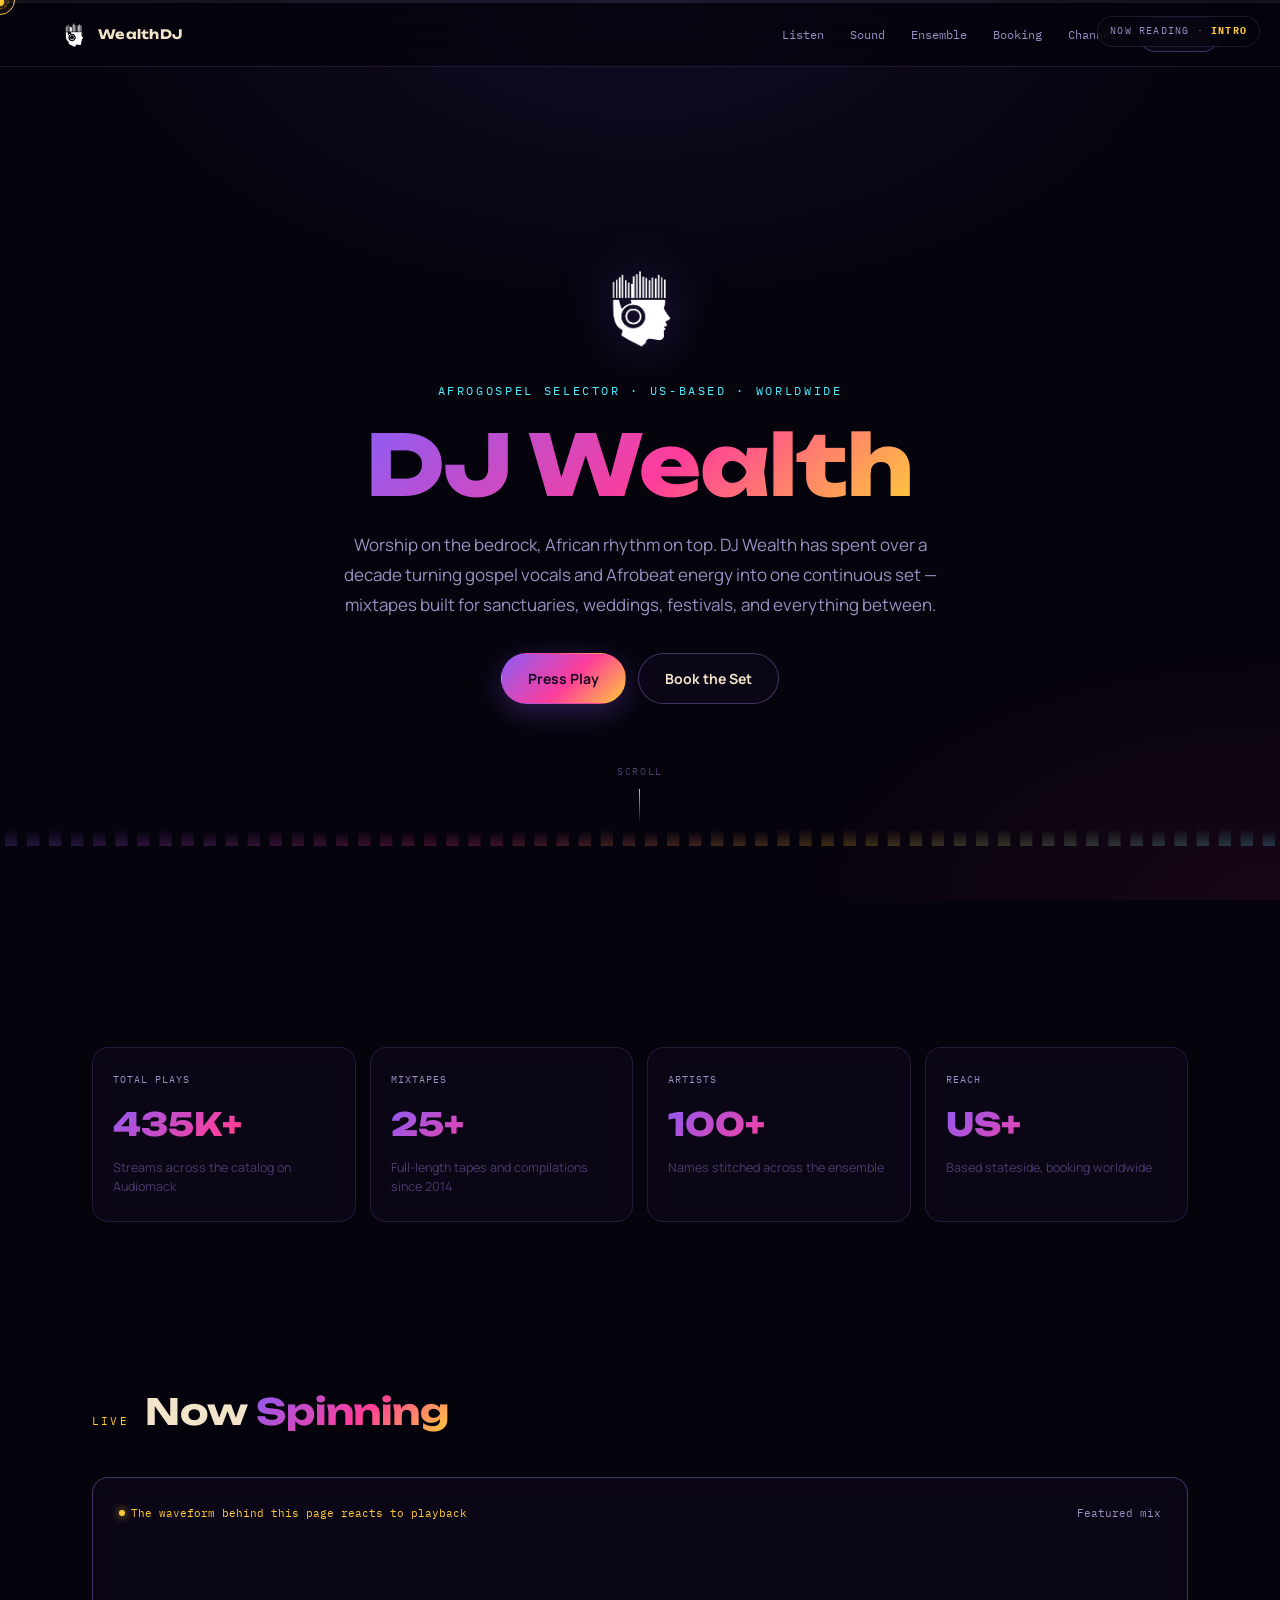
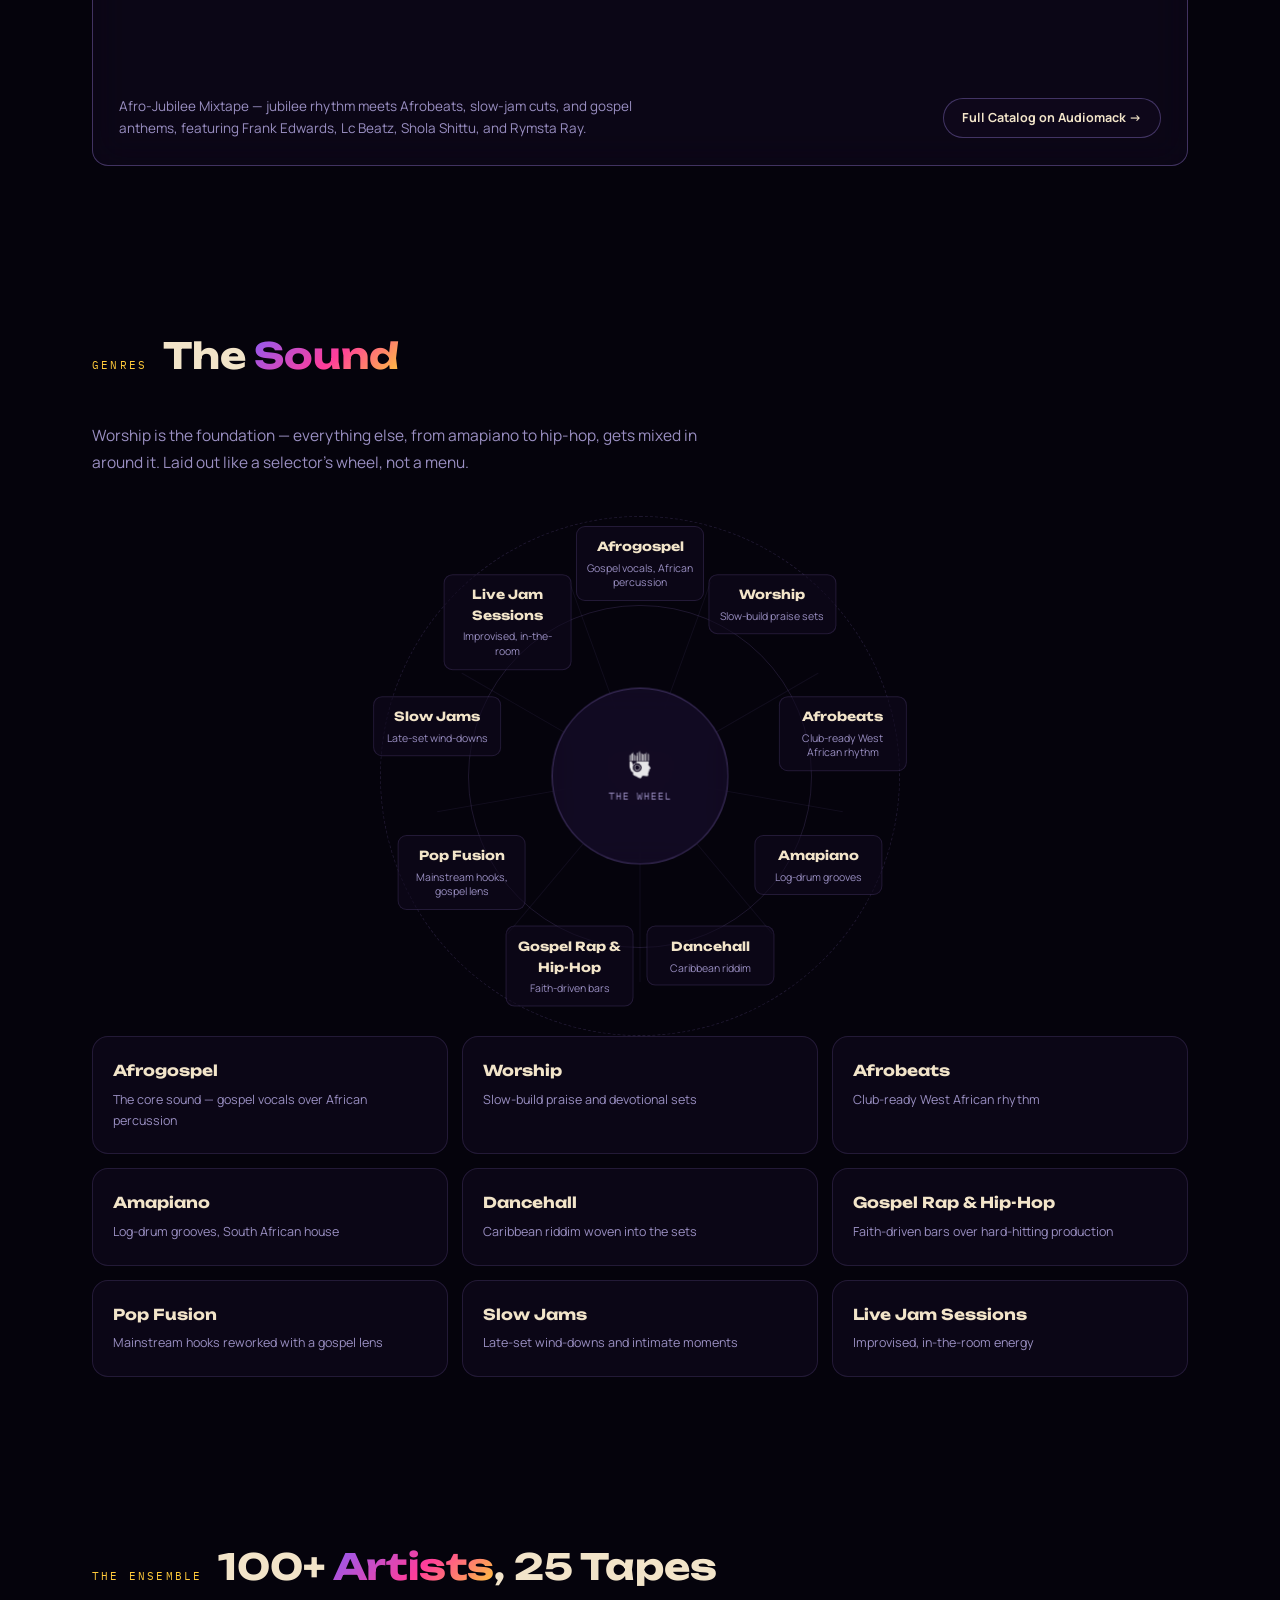
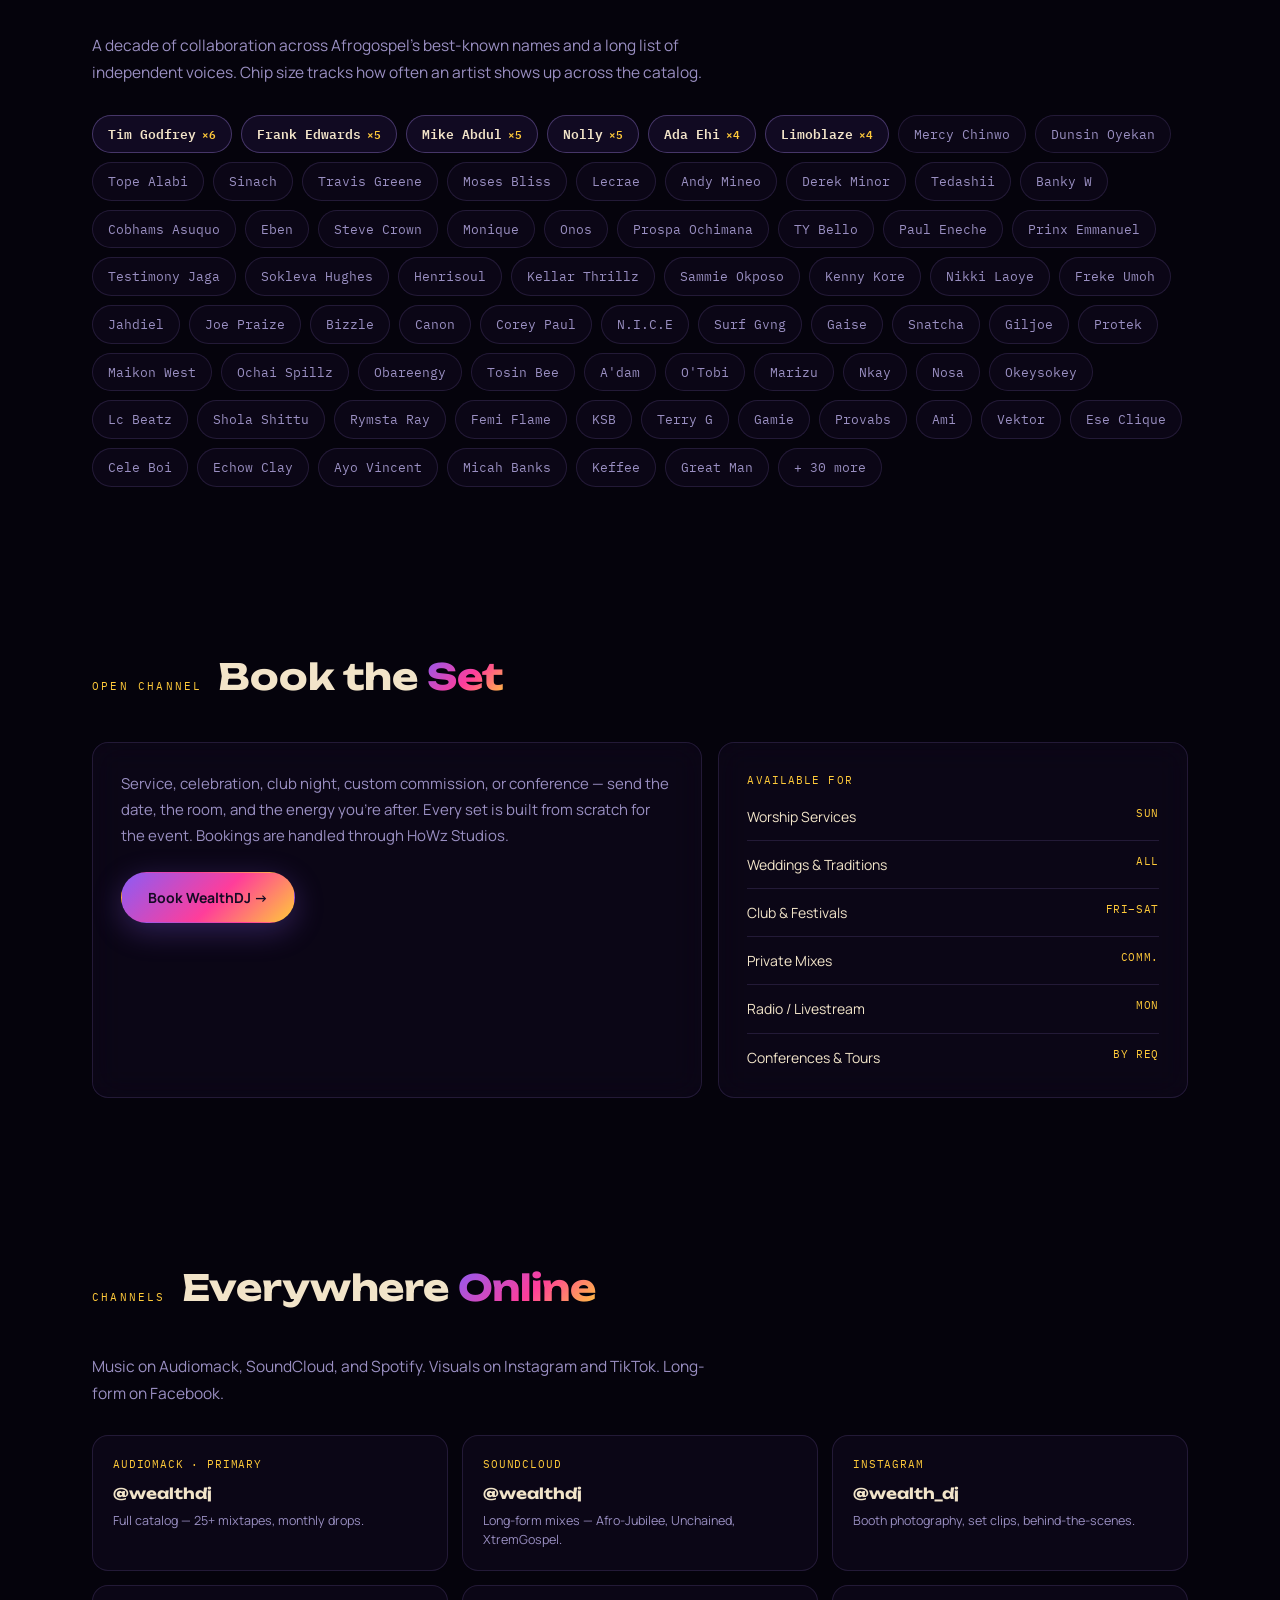
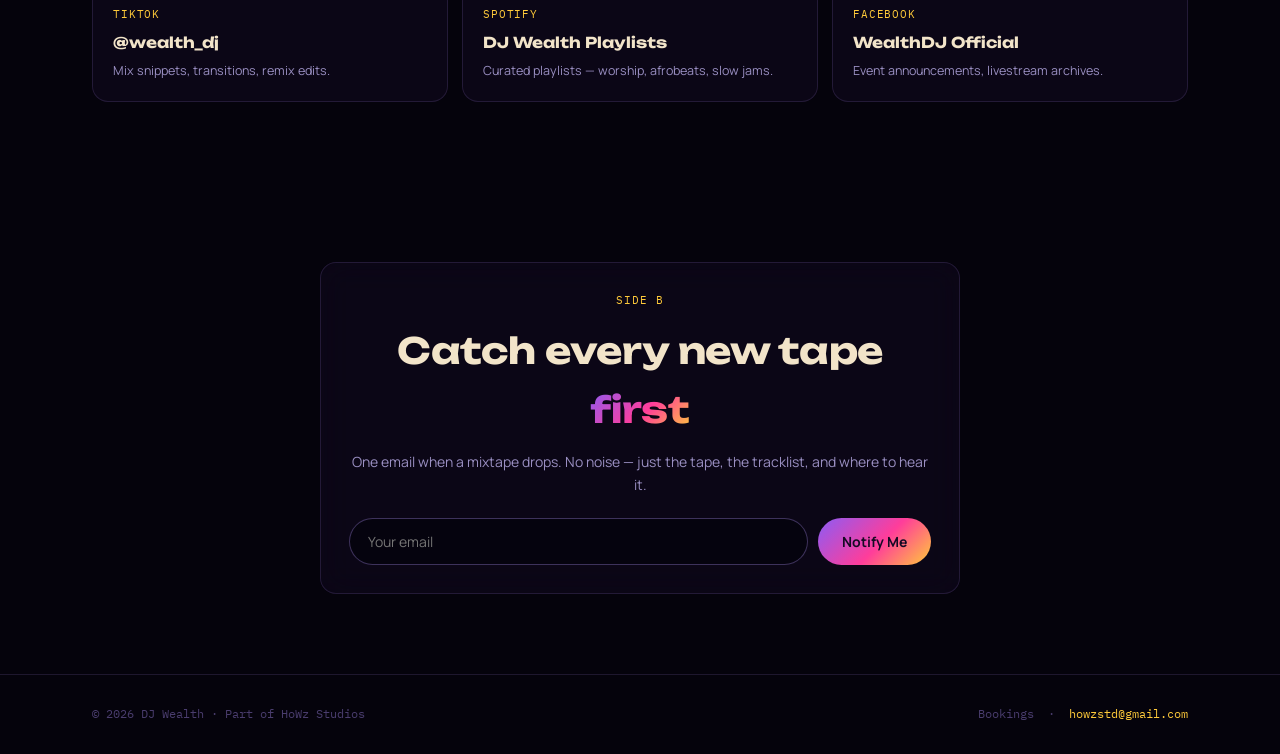
==== index.html @ 220c7cc5 "WealthDJ futuristic redesign: Live Waveform New single-page site built around a "Live Waveform" conc" ====
<!DOCTYPE html>
<html lang="en">
<head>
  <meta charset="UTF-8" />
  <meta name="viewport" content="width=device-width, initial-scale=1.0" />
  <title>WealthDJ — Afrogospel Selector · DJ Wealth</title>
  <meta name="description" content="DJ Wealth is an Afrogospel selector blending worship and African rhythm across 25+ mixtapes and 100+ collaborating artists. Based in the US, booking worldwide." />
  <link rel="preconnect" href="https://fonts.googleapis.com">
  <link rel="preconnect" href="https://fonts.gstatic.com" crossorigin>
  <link href="https://fonts.googleapis.com/css2?family=Unbounded:wght@500;600;700;800;900&family=Manrope:wght@400;500;600;700;800&family=IBM+Plex+Mono:wght@400;500;600&display=swap" rel="stylesheet">
  <link rel="stylesheet" href="assets/css/style.css">
  <script src="https://w.soundcloud.com/player/api.js"></script>
</head>
<body>

  <canvas id="wf-canvas" aria-hidden="true"></canvas>
  <div class="wf-veil" aria-hidden="true"></div>
  <div class="wf-cursor" aria-hidden="true"></div>
  <div class="wf-cursor-dot" aria-hidden="true"></div>
  <div class="wf-chapter" aria-hidden="true">Now Reading &middot; <strong>Intro</strong></div>

  <div class="wf-scrubber" aria-hidden="true"><div class="wf-scrubber__fill"><span class="wf-scrubber__head"></span></div></div>

  <nav class="wf-nav" aria-label="Main navigation">
    <div class="container wf-nav__inner">
      <a class="wf-brand" href="#top"><img src="assets/img/djwealth-logo.png" alt="" aria-hidden="true">WealthDJ</a>
      <button class="wf-nav__toggle" aria-expanded="false" aria-controls="wf-nav-links">Menu ▾</button>
      <div class="wf-nav__links" id="wf-nav-links">
        <a href="#spinning">Listen</a>
        <a href="#sound">Sound</a>
        <a href="#ensemble">Ensemble</a>
        <a href="#booking">Booking</a>
        <a href="#channels">Channels</a>
        <a href="mailto:howzstd@gmail.com?subject=WealthDJ%20Booking" class="wf-nav__cta">Book Now</a>
      </div>
    </div>
  </nav>

  <main id="top">

    <!-- HERO -->
    <header class="wf-hero">
      <img class="wf-hero__mark" src="assets/img/djwealth-logo.png" alt="WealthDJ logo — a profile silhouette with a vinyl record and a rising equalizer" />
      <p class="wf-hero__eyebrow">Afrogospel Selector · US-Based · Worldwide</p>
      <h1 class="wf-hero__name">DJ Wealth</h1>
      <p class="wf-hero__bio">
        Worship on the bedrock, African rhythm on top. DJ Wealth has spent over a decade turning gospel vocals and Afrobeat energy into one continuous set — mixtapes built for sanctuaries, weddings, festivals, and everything between.
      </p>
      <div class="wf-hero__cta">
        <a class="wf-btn wf-btn--primary" href="#spinning">Press Play</a>
        <a class="wf-btn" href="mailto:howzstd@gmail.com?subject=WealthDJ%20Booking&body=Event%20type%3A%20%0ADate%3A%20%0AVenue%20%2F%20location%3A%20%0AAudience%20size%3A%20%0AVibe%20%2F%20energy%3A%20%0A%0ANotes%3A%20">Book the Set</a>
      </div>
      <div class="wf-scroll-cue"><span>Scroll</span><span class="wf-scroll-cue__line" aria-hidden="true"></span></div>
    </header>

    <!-- STATS -->
    <section class="wf-section" aria-label="By the numbers">
      <div class="container">
        <div class="wf-stats rv">
          <div class="wf-stat"><div class="wf-stat__label">Total Plays</div><div class="wf-stat__num">435K+</div><div class="wf-stat__foot">Streams across the catalog on Audiomack</div></div>
          <div class="wf-stat"><div class="wf-stat__label">Mixtapes</div><div class="wf-stat__num">25+</div><div class="wf-stat__foot">Full-length tapes and compilations since 2014</div></div>
          <div class="wf-stat"><div class="wf-stat__label">Artists</div><div class="wf-stat__num">100+</div><div class="wf-stat__foot">Names stitched across the ensemble</div></div>
          <div class="wf-stat"><div class="wf-stat__label">Reach</div><div class="wf-stat__num">US+</div><div class="wf-stat__foot">Based stateside, booking worldwide</div></div>
        </div>
      </div>
    </section>

    <!-- NOW SPINNING -->
    <section class="wf-section" id="spinning">
      <div class="container">
        <div class="wf-section__head rv"><span class="wf-section__label">Live</span><h2 class="wf-section__title">Now <em>Spinning</em></h2></div>
        <div class="wf-player rv">
          <div class="wf-player__tag">
            <span class="wf-live"><span class="wf-live__dot" aria-hidden="true"></span>The waveform behind this page reacts to playback</span>
            <span>Featured mix</span>
          </div>
          <iframe id="scPlayer" allow="autoplay" height="140"
            src="https://w.soundcloud.com/player/?url=https%3A//soundcloud.com/wealthdj/afro-jubilee-mixtape-dj-wealth&color=%23FFCA3A&auto_play=false&hide_related=true&show_comments=false&show_user=true&show_reposts=false&show_teaser=false&visual=false"
            title="WealthDJ — Afro-Jubilee Mixtape on SoundCloud">
          </iframe>
          <div class="wf-player__foot">
            <p class="wf-player__desc">Afro-Jubilee Mixtape — jubilee rhythm meets Afrobeats, slow-jam cuts, and gospel anthems, featuring Frank Edwards, Lc Beatz, Shola Shittu, and Rymsta Ray.</p>
            <a class="wf-btn wf-btn--sm" href="https://audiomack.com/wealthdj" target="_blank" rel="noopener noreferrer">Full Catalog on Audiomack →</a>
          </div>
        </div>
      </div>
    </section>

    <!-- SOUND -->
    <section class="wf-section" id="sound">
      <div class="container">
        <div class="wf-section__head rv"><span class="wf-section__label">Genres</span><h2 class="wf-section__title">The <em>Sound</em></h2></div>
        <p class="wf-section__lede rv" style="margin-bottom:8px">Worship is the foundation — everything else, from amapiano to hip-hop, gets mixed in around it. Laid out like a selector's wheel, not a menu.</p>

        <div class="wf-wheel rv" aria-hidden="true">
          <span class="wf-wheel__ring"></span>
          <span class="wf-wheel__ring wf-wheel__ring--in"></span>
          <span class="wf-wheel__spoke" style="--a:0deg"></span>
          <span class="wf-wheel__spoke" style="--a:40deg"></span>
          <span class="wf-wheel__spoke" style="--a:80deg"></span>
          <span class="wf-wheel__spoke" style="--a:120deg"></span>
          <span class="wf-wheel__spoke" style="--a:160deg"></span>
          <span class="wf-wheel__spoke" style="--a:200deg"></span>
          <span class="wf-wheel__spoke" style="--a:240deg"></span>
          <span class="wf-wheel__spoke" style="--a:280deg"></span>
          <span class="wf-wheel__spoke" style="--a:320deg"></span>
          <div class="wf-wheel__center"><img src="assets/img/djwealth-logo.png" alt="" /><span>The Wheel</span></div>
          <div class="wf-wheel__item" style="--a:0deg"><div class="wf-genre__name">Afrogospel</div><div class="wf-genre__note">Gospel vocals, African percussion</div></div>
          <div class="wf-wheel__item" style="--a:40deg"><div class="wf-genre__name">Worship</div><div class="wf-genre__note">Slow-build praise sets</div></div>
          <div class="wf-wheel__item" style="--a:80deg"><div class="wf-genre__name">Afrobeats</div><div class="wf-genre__note">Club-ready West African rhythm</div></div>
          <div class="wf-wheel__item" style="--a:120deg"><div class="wf-genre__name">Amapiano</div><div class="wf-genre__note">Log-drum grooves</div></div>
          <div class="wf-wheel__item" style="--a:160deg"><div class="wf-genre__name">Dancehall</div><div class="wf-genre__note">Caribbean riddim</div></div>
          <div class="wf-wheel__item" style="--a:200deg"><div class="wf-genre__name">Gospel Rap &amp; Hip-Hop</div><div class="wf-genre__note">Faith-driven bars</div></div>
          <div class="wf-wheel__item" style="--a:240deg"><div class="wf-genre__name">Pop Fusion</div><div class="wf-genre__note">Mainstream hooks, gospel lens</div></div>
          <div class="wf-wheel__item" style="--a:280deg"><div class="wf-genre__name">Slow Jams</div><div class="wf-genre__note">Late-set wind-downs</div></div>
          <div class="wf-wheel__item" style="--a:320deg"><div class="wf-genre__name">Live Jam Sessions</div><div class="wf-genre__note">Improvised, in-the-room</div></div>
        </div>

        <div class="wf-grid wf-grid--3 wf-wheel-fallback rv">
          <div class="wf-genre"><div class="wf-genre__name">Afrogospel</div><div class="wf-genre__note">The core sound — gospel vocals over African percussion</div></div>
          <div class="wf-genre"><div class="wf-genre__name">Worship</div><div class="wf-genre__note">Slow-build praise and devotional sets</div></div>
          <div class="wf-genre"><div class="wf-genre__name">Afrobeats</div><div class="wf-genre__note">Club-ready West African rhythm</div></div>
          <div class="wf-genre"><div class="wf-genre__name">Amapiano</div><div class="wf-genre__note">Log-drum grooves, South African house</div></div>
          <div class="wf-genre"><div class="wf-genre__name">Dancehall</div><div class="wf-genre__note">Caribbean riddim woven into the sets</div></div>
          <div class="wf-genre"><div class="wf-genre__name">Gospel Rap &amp; Hip-Hop</div><div class="wf-genre__note">Faith-driven bars over hard-hitting production</div></div>
          <div class="wf-genre"><div class="wf-genre__name">Pop Fusion</div><div class="wf-genre__note">Mainstream hooks reworked with a gospel lens</div></div>
          <div class="wf-genre"><div class="wf-genre__name">Slow Jams</div><div class="wf-genre__note">Late-set wind-downs and intimate moments</div></div>
          <div class="wf-genre"><div class="wf-genre__name">Live Jam Sessions</div><div class="wf-genre__note">Improvised, in-the-room energy</div></div>
        </div>
      </div>
    </section>

    <!-- ENSEMBLE -->
    <section class="wf-section" id="ensemble">
      <div class="container">
        <div class="wf-section__head rv"><span class="wf-section__label">The Ensemble</span><h2 class="wf-section__title">100+ <em>Artists</em>, 25 Tapes</h2></div>
        <p class="wf-section__lede rv" style="margin-bottom:28px">A decade of collaboration across Afrogospel's best-known names and a long list of independent voices. Chip size tracks how often an artist shows up across the catalog.</p>
        <div class="wf-cloud rv">
          <span class="wf-chip wf-chip--major">Tim Godfrey<span class="wf-chip__count">×6</span></span>
          <span class="wf-chip wf-chip--major">Frank Edwards<span class="wf-chip__count">×5</span></span>
          <span class="wf-chip wf-chip--major">Mike Abdul<span class="wf-chip__count">×5</span></span>
          <span class="wf-chip wf-chip--major">Nolly<span class="wf-chip__count">×5</span></span>
          <span class="wf-chip wf-chip--major">Ada Ehi<span class="wf-chip__count">×4</span></span>
          <span class="wf-chip wf-chip--major">Limoblaze<span class="wf-chip__count">×4</span></span>
          <span class="wf-chip">Mercy Chinwo</span>
          <span class="wf-chip">Dunsin Oyekan</span>
          <span class="wf-chip">Tope Alabi</span>
          <span class="wf-chip">Sinach</span>
          <span class="wf-chip">Travis Greene</span>
          <span class="wf-chip">Moses Bliss</span>
          <span class="wf-chip">Lecrae</span>
          <span class="wf-chip">Andy Mineo</span>
          <span class="wf-chip">Derek Minor</span>
          <span class="wf-chip">Tedashii</span>
          <span class="wf-chip">Banky W</span>
          <span class="wf-chip">Cobhams Asuquo</span>
          <span class="wf-chip">Eben</span>
          <span class="wf-chip">Steve Crown</span>
          <span class="wf-chip">Monique</span>
          <span class="wf-chip">Onos</span>
          <span class="wf-chip">Prospa Ochimana</span>
          <span class="wf-chip">TY Bello</span>
          <span class="wf-chip">Paul Eneche</span>
          <span class="wf-chip">Prinx Emmanuel</span>
          <span class="wf-chip">Testimony Jaga</span>
          <span class="wf-chip">Sokleva Hughes</span>
          <span class="wf-chip">Henrisoul</span>
          <span class="wf-chip">Kellar Thrillz</span>
          <span class="wf-chip">Sammie Okposo</span>
          <span class="wf-chip">Kenny Kore</span>
          <span class="wf-chip">Nikki Laoye</span>
          <span class="wf-chip">Freke Umoh</span>
          <span class="wf-chip">Jahdiel</span>
          <span class="wf-chip">Joe Praize</span>
          <span class="wf-chip">Bizzle</span>
          <span class="wf-chip">Canon</span>
          <span class="wf-chip">Corey Paul</span>
          <span class="wf-chip">N.I.C.E</span>
          <span class="wf-chip">Surf Gvng</span>
          <span class="wf-chip">Gaise</span>
          <span class="wf-chip">Snatcha</span>
          <span class="wf-chip">Giljoe</span>
          <span class="wf-chip">Protek</span>
          <span class="wf-chip">Maikon West</span>
          <span class="wf-chip">Ochai Spillz</span>
          <span class="wf-chip">Obareengy</span>
          <span class="wf-chip">Tosin Bee</span>
          <span class="wf-chip">A'dam</span>
          <span class="wf-chip">O'Tobi</span>
          <span class="wf-chip">Marizu</span>
          <span class="wf-chip">Nkay</span>
          <span class="wf-chip">Nosa</span>
          <span class="wf-chip">Okeysokey</span>
          <span class="wf-chip">Lc Beatz</span>
          <span class="wf-chip">Shola Shittu</span>
          <span class="wf-chip">Rymsta Ray</span>
          <span class="wf-chip">Femi Flame</span>
          <span class="wf-chip">KSB</span>
          <span class="wf-chip">Terry G</span>
          <span class="wf-chip">Gamie</span>
          <span class="wf-chip">Provabs</span>
          <span class="wf-chip">Ami</span>
          <span class="wf-chip">Vektor</span>
          <span class="wf-chip">Ese Clique</span>
          <span class="wf-chip">Cele Boi</span>
          <span class="wf-chip">Echow Clay</span>
          <span class="wf-chip">Ayo Vincent</span>
          <span class="wf-chip">Micah Banks</span>
          <span class="wf-chip">Keffee</span>
          <span class="wf-chip">Great Man</span>
          <span class="wf-chip">+ 30 more</span>
        </div>
      </div>
    </section>

    <!-- BOOKING -->
    <section class="wf-section" id="booking">
      <div class="container">
        <div class="wf-section__head rv"><span class="wf-section__label">Open Channel</span><h2 class="wf-section__title">Book the <em>Set</em></h2></div>
        <div class="wf-booking">
          <div class="wf-panel rv">
            <p style="color:var(--muted);font-size:15px;line-height:1.75;margin-bottom:22px">Service, celebration, club night, custom commission, or conference — send the date, the room, and the energy you're after. Every set is built from scratch for the event. Bookings are handled through HoWz Studios.</p>
            <a class="wf-btn wf-btn--primary" href="mailto:howzstd@gmail.com?subject=WealthDJ%20Booking&body=Event%20type%3A%20%0ADate%3A%20%0AVenue%20%2F%20location%3A%20%0AAudience%20size%3A%20%0AVibe%20%2F%20energy%3A%20%0A%0ANotes%3A%20">Book WealthDJ →</a>
          </div>
          <div class="wf-panel rv" style="transition-delay:.05s">
            <div style="font-family:var(--mono);font-size:11px;letter-spacing:.1em;text-transform:uppercase;color:var(--gold);margin-bottom:16px">Available For</div>
            <ul class="wf-avail">
              <li>Worship Services <span>SUN</span></li>
              <li>Weddings &amp; Traditions <span>ALL</span></li>
              <li>Club &amp; Festivals <span>FRI–SAT</span></li>
              <li>Private Mixes <span>COMM.</span></li>
              <li>Radio / Livestream <span>MON</span></li>
              <li>Conferences &amp; Tours <span>BY REQ</span></li>
            </ul>
          </div>
        </div>
      </div>
    </section>

    <!-- CHANNELS -->
    <section class="wf-section" id="channels">
      <div class="container">
        <div class="wf-section__head rv"><span class="wf-section__label">Channels</span><h2 class="wf-section__title">Everywhere <em>Online</em></h2></div>
        <p class="wf-section__lede rv" style="margin-bottom:28px">Music on Audiomack, SoundCloud, and Spotify. Visuals on Instagram and TikTok. Long-form on Facebook.</p>
        <div class="wf-grid wf-grid--3 rv">
          <a class="wf-social" href="https://audiomack.com/wealthdj" target="_blank" rel="noopener noreferrer">
            <div class="wf-social__platform">Audiomack · Primary</div>
            <div class="wf-social__handle">@wealthdj</div>
            <div class="wf-social__desc">Full catalog — 25+ mixtapes, monthly drops.</div>
          </a>
          <a class="wf-social" href="https://soundcloud.com/wealthdj" target="_blank" rel="noopener noreferrer">
            <div class="wf-social__platform">SoundCloud</div>
            <div class="wf-social__handle">@wealthdj</div>
            <div class="wf-social__desc">Long-form mixes — Afro-Jubilee, Unchained, XtremGospel.</div>
          </a>
          <a class="wf-social" href="https://www.instagram.com/wealth_dj/" target="_blank" rel="noopener noreferrer">
            <div class="wf-social__platform">Instagram</div>
            <div class="wf-social__handle">@wealth_dj</div>
            <div class="wf-social__desc">Booth photography, set clips, behind-the-scenes.</div>
          </a>
          <a class="wf-social" href="https://www.tiktok.com/@wealth_dj" target="_blank" rel="noopener noreferrer">
            <div class="wf-social__platform">TikTok</div>
            <div class="wf-social__handle">@wealth_dj</div>
            <div class="wf-social__desc">Mix snippets, transitions, remix edits.</div>
          </a>
          <a class="wf-social" href="https://open.spotify.com/user/31smclcocxsf2qlnfvrewr66thhm" target="_blank" rel="noopener noreferrer">
            <div class="wf-social__platform">Spotify</div>
            <div class="wf-social__handle">DJ Wealth Playlists</div>
            <div class="wf-social__desc">Curated playlists — worship, afrobeats, slow jams.</div>
          </a>
          <a class="wf-social" href="https://www.facebook.com/wealthdj/" target="_blank" rel="noopener noreferrer">
            <div class="wf-social__platform">Facebook</div>
            <div class="wf-social__handle">WealthDJ Official</div>
            <div class="wf-social__desc">Event announcements, livestream archives.</div>
          </a>
        </div>
      </div>
    </section>

    <!-- NEWSLETTER -->
    <section class="wf-section" aria-label="Newsletter">
      <div class="container">
        <div class="wf-panel rv" style="text-align:center;max-width:640px;margin:0 auto">
          <div style="font-family:var(--mono);font-size:11px;letter-spacing:.1em;text-transform:uppercase;color:var(--gold);margin-bottom:12px">Side B</div>
          <h2 class="wf-section__title" style="margin-bottom:10px">Catch every new tape <em>first</em></h2>
          <p style="color:var(--muted);font-size:14px;margin-bottom:4px">One email when a mixtape drops. No noise — just the tape, the tracklist, and where to hear it.</p>
          <form class="wf-nl" id="nlForm" aria-label="Newsletter signup">
            <input type="email" id="nlEmail" placeholder="Your email" required />
            <button type="submit">Notify Me</button>
          </form>
        </div>
      </div>
    </section>

  </main>

  <footer class="wf-footer">
    <div class="container">
      <span>© <span id="year"></span> DJ Wealth · Part of HoWz Studios</span>
      <span>Bookings &nbsp;·&nbsp; <a href="mailto:howzstd@gmail.com">howzstd@gmail.com</a></span>
    </div>
  </footer>

  <script src="assets/js/waveform.js"></script>
  <script src="assets/js/site.js"></script>
</body>
</html>
---- assets/css/style.css ----
/* ============================================================
   WealthDJ — "Live Waveform" design system
   Electric, near-black backdrop. A real-time frequency-bar canvas
   (driven by actual SoundCloud playback state) sits behind everything.
   Display: Unbounded. Body: Manrope. Data/labels: IBM Plex Mono.
   ============================================================ */

:root {
  --void:    #05030c;
  --void-2:  #0a0616;
  --panel:   rgba(18,10,32,0.55);
  --panel-2: rgba(26,15,46,0.65);
  --solid:   #110a1f;
  --edge:    rgba(180,150,255,0.14);
  --edge-2:  rgba(180,150,255,0.32);

  --gold:    #FFCA3A;
  --violet:  #8B5CF6;
  --magenta: #FF3D9A;
  --cyan:    #4DEEFF;

  --bone:    #F2E4C9;
  --muted:   #9A8FC2;
  --faint:   #4A3D6E;

  --gradient: linear-gradient(135deg, var(--violet), var(--magenta) 55%, var(--gold));

  --display: 'Unbounded', ui-sans-serif, sans-serif;
  --sans:    'Manrope', ui-sans-serif, sans-serif;
  --mono:    'IBM Plex Mono', ui-monospace, monospace;

  --radius: 16px;
  --radius-sm: 9px;
}

*, *::before, *::after { box-sizing: border-box; margin: 0; padding: 0; }
html { scroll-behavior: smooth; font-size: 16px; }
@media (prefers-reduced-motion: reduce) {
  html { scroll-behavior: auto; }
  *, *::before, *::after { animation-duration: 0.001ms !important; animation-iteration-count: 1 !important; transition-duration: 0.001ms !important; scroll-behavior: auto !important; }
}

body {
  font-family: var(--sans);
  background: var(--void);
  color: var(--bone);
  line-height: 1.65;
  overflow-x: hidden;
  position: relative;
}

a { color: inherit; text-decoration: none; }
a:focus-visible, button:focus-visible, input:focus-visible { outline: 2px solid var(--cyan); outline-offset: 3px; border-radius: 2px; }
::selection { background: var(--magenta); color: #fff; }
img { max-width: 100%; display: block; }

/* ---------------- Custom cursor ---------------- */
@media (hover: hover) and (pointer: fine) {
  body { cursor: none; }
  a, button, input { cursor: none; }
}
.wf-cursor, .wf-cursor-dot { position: fixed; top: 0; left: 0; z-index: 9997; pointer-events: none; will-change: transform; }
.wf-cursor {
  width: 30px; height: 30px; margin: -15px 0 0 -15px; border-radius: 50%;
  border: 1px solid var(--gold); transition: width .25s, height .25s, margin .25s, border-color .25s, background .25s;
}
.wf-cursor::before {
  content: ''; position: absolute; inset: 5px; border-radius: 50%; border: 1px dashed rgba(255,202,58,0.5);
  animation: wf-spin 4s linear infinite;
}
.wf-cursor-dot { width: 4px; height: 4px; margin: -2px 0 0 -2px; border-radius: 50%; background: var(--gold); }
body.wf-cursor-hover .wf-cursor { width: 52px; height: 52px; margin: -26px 0 0 -26px; border-color: var(--magenta); background: rgba(255,61,154,0.08); }
@keyframes wf-spin { to { transform: rotate(360deg); } }
@media (hover: none) { .wf-cursor, .wf-cursor-dot { display: none; } body { cursor: auto; } }

/* ---------------- Mix scrubber ---------------- */
.wf-scrubber { position: sticky; top: 0; z-index: 101; height: 3px; background: rgba(255,255,255,0.06); }
.wf-scrubber__fill { height: 100%; width: 0%; background: var(--gradient); position: relative; }
.wf-scrubber__head { position: absolute; right: -4px; top: 50%; width: 8px; height: 8px; border-radius: 50%; background: var(--gold); box-shadow: 0 0 10px var(--gold); transform: translateY(-50%); }
.wf-chapter { position: fixed; top: 16px; right: 20px; z-index: 101; font-family: var(--mono); font-size: 10px; letter-spacing: 0.12em; text-transform: uppercase; color: var(--muted); background: rgba(5,3,12,0.7); border: 1px solid var(--edge); backdrop-filter: blur(10px); padding: 6px 12px; border-radius: 100px; transition: color .2s, border-color .2s; }
.wf-chapter strong { color: var(--gold); }
@media (max-width: 640px) { .wf-chapter { display: none; } }

.container { position: relative; z-index: 2; max-width: 1160px; margin: 0 auto; padding: 0 32px; }
@media (max-width: 640px) { .container { padding: 0 20px; } }

/* ---------------- Waveform canvas backdrop ---------------- */
#wf-canvas { position: fixed; inset: 0; z-index: 0; pointer-events: none; width: 100%; height: 100%; }
.wf-veil {
  position: fixed; inset: 0; z-index: 1; pointer-events: none;
  background:
    radial-gradient(ellipse 70% 55% at 50% 0%, rgba(139,92,246,0.10), transparent 70%),
    radial-gradient(ellipse 60% 45% at 100% 100%, rgba(255,61,154,0.08), transparent 70%);
}

/* ---------------- Nav ---------------- */
.wf-nav {
  position: sticky; top: 0; z-index: 100;
  background: rgba(5,3,12,0.72); backdrop-filter: blur(18px);
  border-bottom: 1px solid var(--edge);
}
.wf-nav__inner { display: flex; align-items: center; justify-content: space-between; padding: 14px 0; gap: 16px; }
.wf-brand { display: flex; align-items: center; gap: 10px; font-family: var(--display); font-size: 13px; font-weight: 700; color: var(--bone); letter-spacing: 0.02em; white-space: nowrap; }
.wf-brand img { width: 28px; height: 28px; object-fit: contain; }
.wf-nav__toggle { display: none; background: none; border: 1px solid var(--edge); border-radius: var(--radius-sm); color: var(--bone); font-family: var(--mono); font-size: 11px; padding: 7px 12px; cursor: pointer; }
.wf-nav__links { display: flex; flex-wrap: wrap; gap: 2px; font-family: var(--mono); font-size: 12px; align-items: center; }
.wf-nav__links a { padding: 7px 12px; border-radius: 100px; color: var(--muted); transition: color .18s, background .18s; }
.wf-nav__links a:hover { color: var(--bone); background: rgba(255,255,255,0.04); }
.wf-nav__cta { font-family: var(--mono); font-size: 11.5px; padding: 8px 16px; border-radius: 100px; border: 1px solid var(--edge-2); color: var(--bone); background: var(--panel); white-space: nowrap; transition: border-color .18s, box-shadow .18s; }
.wf-nav__cta:hover { border-color: var(--gold); box-shadow: 0 0 18px rgba(255,202,58,0.18); }
@media (max-width: 860px) {
  .wf-nav__toggle { display: inline-flex; align-items: center; gap: 6px; }
  .wf-nav__links { display: none; position: absolute; top: 100%; left: 0; right: 0; background: rgba(5,3,12,0.97); border-bottom: 1px solid var(--edge); flex-direction: column; align-items: stretch; padding: 8px 20px 16px; gap: 2px; }
  .wf-nav__links.is-open { display: flex; }
  .wf-nav__links a { padding: 12px 6px; }
}

/* ---------------- Hero ---------------- */
.wf-hero { min-height: 100vh; display: flex; flex-direction: column; align-items: center; justify-content: center; text-align: center; position: relative; z-index: 2; padding: 140px 24px 90px; }
.wf-hero__mark { width: 92px; height: 92px; object-fit: contain; margin-bottom: 28px; filter: drop-shadow(0 0 28px rgba(139,92,246,0.35)); animation: wf-float 5s ease-in-out infinite; }
@keyframes wf-float { 0%,100% { transform: translateY(0); } 50% { transform: translateY(-8px); } }
.wf-hero__eyebrow { font-family: var(--mono); font-size: 12px; letter-spacing: 0.22em; text-transform: uppercase; color: var(--cyan); margin-bottom: 20px; }
.wf-hero__name {
  font-family: var(--display); font-weight: 800; font-size: clamp(40px, 8vw, 84px); line-height: 1.04;
  letter-spacing: -0.01em; margin-bottom: 22px; max-width: 16ch;
  background: var(--gradient); -webkit-background-clip: text; background-clip: text; color: transparent;
  opacity: 0; filter: blur(14px) drop-shadow(0 0 0 transparent); transform: translateY(14px) scale(1);
  animation: wf-namein 1s cubic-bezier(.2,.9,.3,1) .15s forwards;
  transition: filter .08s linear, transform .08s linear;
}
@keyframes wf-namein { to { opacity: 1; filter: blur(0) drop-shadow(0 0 0 transparent); transform: translateY(0) scale(1); } }
.wf-hero__bio { font-size: 17px; color: var(--muted); max-width: 600px; line-height: 1.75; margin-bottom: 34px; }
.wf-hero__cta { display: flex; flex-wrap: wrap; gap: 12px; justify-content: center; margin-bottom: 60px; }
.wf-scroll-cue { display: flex; flex-direction: column; align-items: center; gap: 8px; font-family: var(--mono); font-size: 10px; letter-spacing: 0.16em; color: var(--faint); text-transform: uppercase; }
.wf-scroll-cue__line { width: 1px; height: 34px; background: linear-gradient(var(--cyan), transparent); animation: wf-cue 1.8s ease-in-out infinite; }
@keyframes wf-cue { 0% { opacity: 0.2; } 50% { opacity: 1; } 100% { opacity: 0.2; } }

/* ---------------- Buttons ---------------- */
.wf-btn { display: inline-flex; align-items: center; gap: 9px; padding: 13px 26px; border-radius: 100px; font-family: var(--sans); font-weight: 700; font-size: 14px; border: 1px solid var(--edge-2); color: var(--bone); background: var(--panel); transition: border-color .18s, box-shadow .18s, transform .18s; }
.wf-btn:hover { border-color: var(--cyan); box-shadow: 0 0 24px rgba(77,238,255,0.16); transform: translateY(-1px); }
.wf-btn--primary { background: var(--gradient); border-color: transparent; color: #150a24; box-shadow: 0 8px 30px rgba(139,92,246,0.3); }
.wf-btn--primary:hover { box-shadow: 0 10px 36px rgba(255,61,154,0.4); }
.wf-btn--sm { padding: 9px 18px; font-size: 12.5px; }

/* ---------------- Sections ---------------- */
.wf-section { padding: 80px 0; position: relative; z-index: 2; }
.wf-section__head { display: flex; align-items: baseline; gap: 16px; margin-bottom: 36px; flex-wrap: wrap; }
.wf-section__label { font-family: var(--mono); font-size: 11px; letter-spacing: 0.2em; text-transform: uppercase; color: var(--gold); }
.wf-section__title { font-family: var(--display); font-weight: 700; font-size: clamp(24px,3.4vw,36px); color: var(--bone); letter-spacing: -0.005em; }
.wf-section__title em { font-style: normal; background: var(--gradient); -webkit-background-clip: text; background-clip: text; color: transparent; }
.wf-section__lede { font-size: 15.5px; color: var(--muted); max-width: 620px; line-height: 1.75; }

/* ---------------- Stats ---------------- */
.wf-stats { display: grid; grid-template-columns: repeat(4,1fr); gap: 14px; }
@media (max-width: 900px) { .wf-stats { grid-template-columns: 1fr 1fr; } }
.wf-stat { padding: 24px 20px; background: var(--panel); border: 1px solid var(--edge); border-radius: var(--radius); backdrop-filter: blur(14px); }
.wf-stat__label { font-family: var(--mono); font-size: 10px; letter-spacing: 0.1em; text-transform: uppercase; color: var(--muted); margin-bottom: 10px; }
.wf-stat__num { font-family: var(--display); font-weight: 800; font-size: clamp(24px,3.6vw,32px); background: var(--gradient); -webkit-background-clip: text; background-clip: text; color: transparent; margin-bottom: 8px; }
.wf-stat__foot { font-size: 12.5px; color: var(--faint); line-height: 1.5; }

/* ---------------- Player panel ---------------- */
.wf-player { background: var(--panel); border: 1px solid var(--edge-2); border-radius: var(--radius); backdrop-filter: blur(18px); padding: 26px; overflow: hidden; position: relative; }
.wf-player__tag { display: flex; align-items: center; justify-content: space-between; margin-bottom: 16px; font-family: var(--mono); font-size: 11px; color: var(--muted); flex-wrap: wrap; gap: 8px; }
.wf-live { display: inline-flex; align-items: center; gap: 6px; color: var(--gold); }
.wf-live__dot { width: 6px; height: 6px; border-radius: 50%; background: var(--gold); box-shadow: 0 0 8px var(--gold); animation: wf-pip 2s infinite; }
@keyframes wf-pip { 0%,100% { opacity: 1; } 50% { opacity: .4; } }
.wf-player iframe { width: 100%; border: none; border-radius: 10px; display: block; }
.wf-player__foot { margin-top: 18px; display: flex; align-items: center; justify-content: space-between; gap: 18px; flex-wrap: wrap; }
.wf-player__desc { font-size: 13.5px; color: var(--muted); line-height: 1.6; max-width: 520px; }

/* ---------------- Genre wheel ---------------- */
.wf-wheel { position: relative; width: min(92vw, 520px); height: min(92vw, 520px); margin: 40px auto 0; }
.wf-wheel__ring { position: absolute; inset: 0; border-radius: 50%; border: 1px dashed var(--edge); }
.wf-wheel__ring--in { inset: 17%; border-style: solid; border-color: var(--edge); }
.wf-wheel__center {
  position: absolute; top: 50%; left: 50%; transform: translate(-50%,-50%);
  width: 34%; height: 34%; border-radius: 50%;
  background: var(--panel-2); border: 1px solid var(--edge-2); backdrop-filter: blur(14px);
  display: flex; flex-direction: column; align-items: center; justify-content: center; text-align: center; gap: 4px; padding: 10px;
}
.wf-wheel__center img { width: 34px; height: 34px; object-fit: contain; margin-bottom: 4px; opacity: .9; }
.wf-wheel__center span { font-family: var(--mono); font-size: 10px; letter-spacing: 0.1em; text-transform: uppercase; color: var(--muted); }
.wf-wheel__item {
  position: absolute; top: 50%; left: 50%; width: 128px; margin: -44px 0 0 -64px;
  transform: rotate(var(--a)) translate(0, -206px) rotate(calc(-1 * var(--a)));
  text-align: center; padding: 10px 8px; border-radius: var(--radius-sm);
  background: var(--panel); border: 1px solid var(--edge); transition: border-color .2s, transform .2s, background .2s;
}
.wf-wheel__item:hover { border-color: var(--edge-2); background: var(--panel-2); }
.wf-wheel__item .wf-genre__name { font-size: 12.5px; margin-bottom: 3px; }
.wf-wheel__item .wf-genre__note { font-size: 10.5px; line-height: 1.4; }
.wf-wheel__spoke { position: absolute; top: 50%; left: 50%; width: 1px; height: 206px; background: var(--edge); transform-origin: top center; transform: translate(-0.5px,0) rotate(var(--a)); opacity: .5; }
@media (max-width: 720px) {
  .wf-wheel { display: none; }
  .wf-wheel-fallback { display: grid !important; }
}
.wf-wheel-fallback { display: none; }

/* ---------------- Genre grid (mobile fallback) ---------------- */
.wf-grid { display: grid; gap: 14px; }
.wf-grid--3 { grid-template-columns: repeat(3,1fr); }
.wf-grid--4 { grid-template-columns: repeat(4,1fr); }
.wf-grid--2 { grid-template-columns: 1fr 1fr; }
@media (max-width: 900px) { .wf-grid--3, .wf-grid--4 { grid-template-columns: 1fr 1fr; } }
@media (max-width: 600px) { .wf-grid--2, .wf-grid--3, .wf-grid--4 { grid-template-columns: 1fr; } }

.wf-genre { padding: 22px 20px; background: var(--panel); border: 1px solid var(--edge); border-radius: var(--radius); transition: border-color .2s, transform .2s; }
.wf-genre:hover { border-color: var(--edge-2); transform: translateY(-3px); }
.wf-genre__name { font-family: var(--display); font-weight: 700; font-size: 15px; color: var(--bone); margin-bottom: 6px; }
.wf-genre__note { font-size: 12.5px; color: var(--muted); }

/* ---------------- Artist cloud ---------------- */
.wf-cloud { display: flex; flex-wrap: wrap; gap: 9px; }
.wf-chip { font-family: var(--mono); font-size: 12.5px; padding: 8px 15px; border-radius: 100px; border: 1px solid var(--edge); color: var(--muted); background: var(--panel); }
.wf-chip--major { color: var(--bone); border-color: var(--edge-2); background: var(--panel-2); font-weight: 600; }
.wf-chip__count { color: var(--gold); margin-left: 6px; font-size: 11px; }

/* ---------------- Booking ---------------- */
.wf-booking { display: grid; grid-template-columns: 1.3fr 1fr; gap: 16px; }
@media (max-width: 860px) { .wf-booking { grid-template-columns: 1fr; } }
.wf-panel { background: var(--panel); border: 1px solid var(--edge); border-radius: var(--radius); backdrop-filter: blur(16px); padding: 28px; }
.wf-avail { list-style: none; display: flex; flex-direction: column; }
.wf-avail li { display: flex; justify-content: space-between; padding: 12px 0; border-bottom: 1px solid var(--edge); font-size: 14px; }
.wf-avail li:last-child { border-bottom: none; padding-bottom: 0; }
.wf-avail li:first-child { padding-top: 0; }
.wf-avail span { font-family: var(--mono); font-size: 10.5px; color: var(--gold); letter-spacing: 0.06em; }

/* ---------------- Socials ---------------- */
.wf-social { display: block; padding: 20px; background: var(--panel); border: 1px solid var(--edge); border-radius: var(--radius); transition: border-color .2s, transform .2s; }
.wf-social:hover { border-color: var(--cyan); transform: translateY(-3px); }
.wf-social__platform { font-family: var(--mono); font-size: 10.5px; letter-spacing: 0.08em; text-transform: uppercase; color: var(--gold); margin-bottom: 8px; }
.wf-social__handle { font-family: var(--display); font-weight: 700; font-size: 15px; color: var(--bone); margin-bottom: 6px; }
.wf-social__desc { font-size: 12.5px; color: var(--muted); line-height: 1.5; }

/* ---------------- Newsletter ---------------- */
.wf-nl { display: flex; gap: 10px; flex-wrap: wrap; margin-top: 22px; }
.wf-nl input { flex: 1; min-width: 220px; padding: 13px 18px; background: rgba(5,3,12,0.7); border: 1px solid var(--edge-2); border-radius: 100px; color: var(--bone); font-family: var(--sans); font-size: 14px; outline: none; transition: border-color .18s; }
.wf-nl input:focus { border-color: var(--cyan); }
.wf-nl button { border-radius: 100px; border: none; background: var(--gradient); color: #150a24; font-family: var(--sans); font-weight: 700; font-size: 14px; padding: 13px 24px; cursor: pointer; transition: box-shadow .2s; }
.wf-nl button:hover { box-shadow: 0 8px 28px rgba(255,202,58,0.3); }

/* ---------------- Footer ---------------- */
.wf-footer { border-top: 1px solid var(--edge); padding: 30px 0; font-family: var(--mono); font-size: 11.5px; color: var(--faint); position: relative; z-index: 2; }
.wf-footer .container { display: flex; justify-content: space-between; align-items: center; flex-wrap: wrap; gap: 10px; }
.wf-footer a { color: var(--gold); }
.wf-footer a:hover { opacity: 0.8; }

/* ---------------- Reveal ---------------- */
.rv { opacity: 0; transform: translateY(16px); transition: opacity .6s ease, transform .6s ease; }
.rv.in { opacity: 1; transform: none; }
@media (prefers-reduced-motion: reduce) { .rv { opacity: 1; transform: none; } }
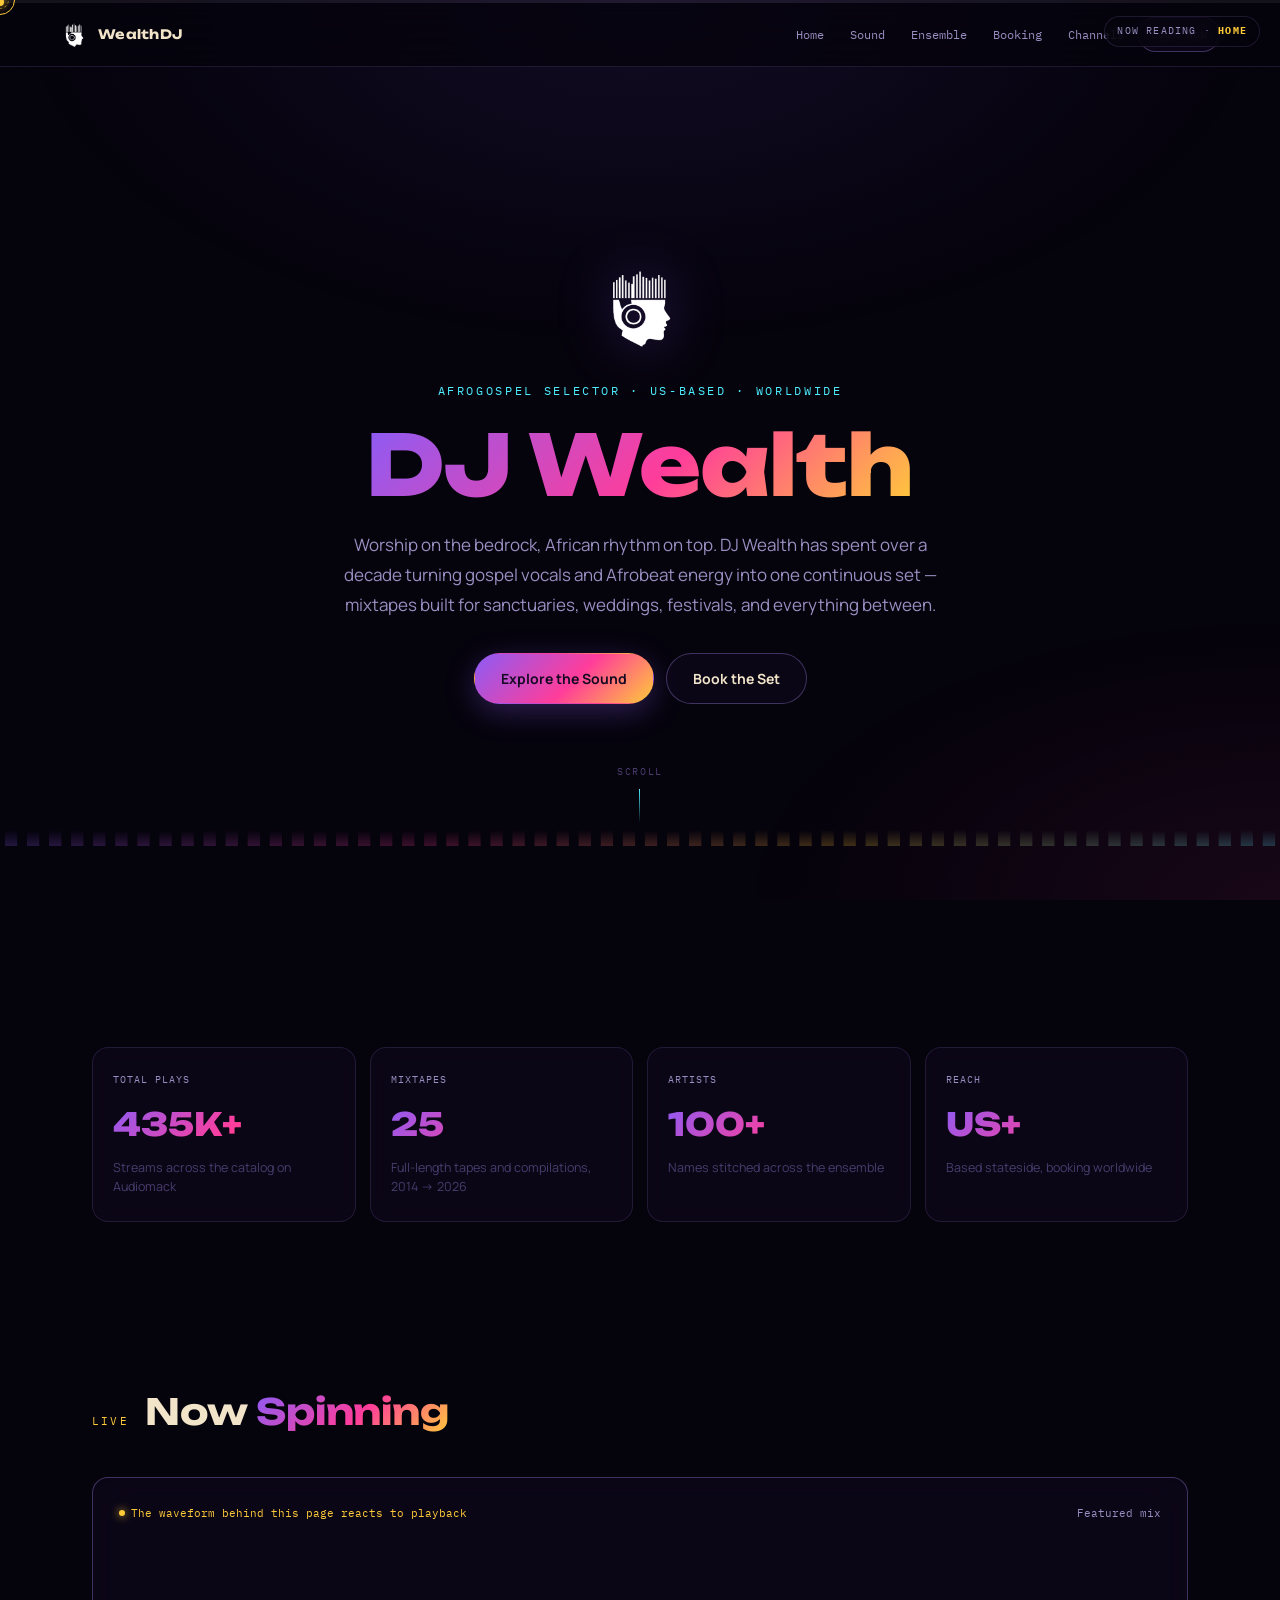
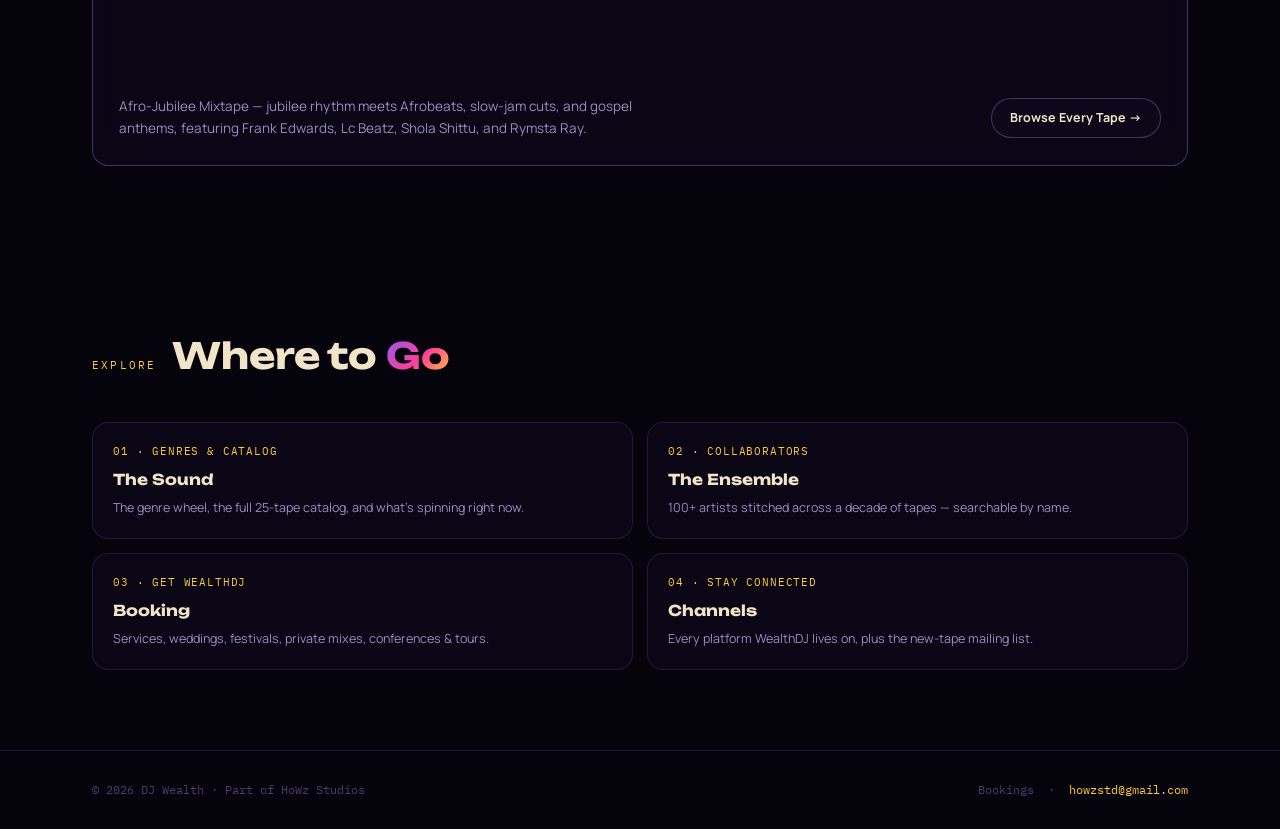
==== commit 645a2e14: "Restructure into multi-page site, add real photos and cover art Split the single-page site into Home" ====
--- a/index.html
+++ b/index.html
@@ -11,27 +11,26 @@
   <link rel="stylesheet" href="assets/css/style.css">
   <script src="https://w.soundcloud.com/player/api.js"></script>
 </head>
-<body>
+<body data-page-label="Home">
 
   <canvas id="wf-canvas" aria-hidden="true"></canvas>
   <div class="wf-veil" aria-hidden="true"></div>
   <div class="wf-cursor" aria-hidden="true"></div>
   <div class="wf-cursor-dot" aria-hidden="true"></div>
-  <div class="wf-chapter" aria-hidden="true">Now Reading &middot; <strong>Intro</strong></div>
-
+  <div class="wf-chapter" aria-hidden="true">Now Reading &middot; <strong>Home</strong></div>
   <div class="wf-scrubber" aria-hidden="true"><div class="wf-scrubber__fill"><span class="wf-scrubber__head"></span></div></div>
 
   <nav class="wf-nav" aria-label="Main navigation">
     <div class="container wf-nav__inner">
-      <a class="wf-brand" href="#top"><img src="assets/img/djwealth-logo.png" alt="" aria-hidden="true">WealthDJ</a>
+      <a class="wf-brand" href="index.html"><img src="assets/img/djwealth-logo.png" alt="" aria-hidden="true">WealthDJ</a>
       <button class="wf-nav__toggle" aria-expanded="false" aria-controls="wf-nav-links">Menu ▾</button>
       <div class="wf-nav__links" id="wf-nav-links">
-        <a href="#spinning">Listen</a>
-        <a href="#sound">Sound</a>
-        <a href="#ensemble">Ensemble</a>
-        <a href="#booking">Booking</a>
-        <a href="#channels">Channels</a>
-        <a href="mailto:howzstd@gmail.com?subject=WealthDJ%20Booking" class="wf-nav__cta">Book Now</a>
+        <a href="index.html">Home</a>
+        <a href="sound.html">Sound</a>
+        <a href="ensemble.html">Ensemble</a>
+        <a href="booking.html">Booking</a>
+        <a href="channels.html">Channels</a>
+        <a href="booking.html" class="wf-nav__cta">Book Now</a>
       </div>
     </div>
   </nav>
@@ -47,8 +46,8 @@
         Worship on the bedrock, African rhythm on top. DJ Wealth has spent over a decade turning gospel vocals and Afrobeat energy into one continuous set — mixtapes built for sanctuaries, weddings, festivals, and everything between.
       </p>
       <div class="wf-hero__cta">
-        <a class="wf-btn wf-btn--primary" href="#spinning">Press Play</a>
-        <a class="wf-btn" href="mailto:howzstd@gmail.com?subject=WealthDJ%20Booking&body=Event%20type%3A%20%0ADate%3A%20%0AVenue%20%2F%20location%3A%20%0AAudience%20size%3A%20%0AVibe%20%2F%20energy%3A%20%0A%0ANotes%3A%20">Book the Set</a>
+        <a class="wf-btn wf-btn--primary" href="sound.html">Explore the Sound</a>
+        <a class="wf-btn" href="booking.html">Book the Set</a>
       </div>
       <div class="wf-scroll-cue"><span>Scroll</span><span class="wf-scroll-cue__line" aria-hidden="true"></span></div>
     </header>
@@ -58,15 +57,15 @@
       <div class="container">
         <div class="wf-stats rv">
           <div class="wf-stat"><div class="wf-stat__label">Total Plays</div><div class="wf-stat__num">435K+</div><div class="wf-stat__foot">Streams across the catalog on Audiomack</div></div>
-          <div class="wf-stat"><div class="wf-stat__label">Mixtapes</div><div class="wf-stat__num">25+</div><div class="wf-stat__foot">Full-length tapes and compilations since 2014</div></div>
+          <div class="wf-stat"><div class="wf-stat__label">Mixtapes</div><div class="wf-stat__num">25</div><div class="wf-stat__foot">Full-length tapes and compilations, 2014 &rarr; 2026</div></div>
           <div class="wf-stat"><div class="wf-stat__label">Artists</div><div class="wf-stat__num">100+</div><div class="wf-stat__foot">Names stitched across the ensemble</div></div>
           <div class="wf-stat"><div class="wf-stat__label">Reach</div><div class="wf-stat__num">US+</div><div class="wf-stat__foot">Based stateside, booking worldwide</div></div>
         </div>
       </div>
     </section>
 
-    <!-- NOW SPINNING -->
-    <section class="wf-section" id="spinning">
+    <!-- NOW SPINNING TEASER -->
+    <section class="wf-section" aria-label="Now spinning">
       <div class="container">
         <div class="wf-section__head rv"><span class="wf-section__label">Live</span><h2 class="wf-section__title">Now <em>Spinning</em></h2></div>
         <div class="wf-player rv">
@@ -80,214 +79,37 @@
           </iframe>
           <div class="wf-player__foot">
             <p class="wf-player__desc">Afro-Jubilee Mixtape — jubilee rhythm meets Afrobeats, slow-jam cuts, and gospel anthems, featuring Frank Edwards, Lc Beatz, Shola Shittu, and Rymsta Ray.</p>
-            <a class="wf-btn wf-btn--sm" href="https://audiomack.com/wealthdj" target="_blank" rel="noopener noreferrer">Full Catalog on Audiomack →</a>
+            <a class="wf-btn wf-btn--sm" href="sound.html">Browse Every Tape &rarr;</a>
           </div>
         </div>
       </div>
     </section>
 
-    <!-- SOUND -->
-    <section class="wf-section" id="sound">
+    <!-- EXPLORE PORTALS -->
+    <section class="wf-section" aria-label="Explore">
       <div class="container">
-        <div class="wf-section__head rv"><span class="wf-section__label">Genres</span><h2 class="wf-section__title">The <em>Sound</em></h2></div>
-        <p class="wf-section__lede rv" style="margin-bottom:8px">Worship is the foundation — everything else, from amapiano to hip-hop, gets mixed in around it. Laid out like a selector's wheel, not a menu.</p>
-
-        <div class="wf-wheel rv" aria-hidden="true">
-          <span class="wf-wheel__ring"></span>
-          <span class="wf-wheel__ring wf-wheel__ring--in"></span>
-          <span class="wf-wheel__spoke" style="--a:0deg"></span>
-          <span class="wf-wheel__spoke" style="--a:40deg"></span>
-          <span class="wf-wheel__spoke" style="--a:80deg"></span>
-          <span class="wf-wheel__spoke" style="--a:120deg"></span>
-          <span class="wf-wheel__spoke" style="--a:160deg"></span>
-          <span class="wf-wheel__spoke" style="--a:200deg"></span>
-          <span class="wf-wheel__spoke" style="--a:240deg"></span>
-          <span class="wf-wheel__spoke" style="--a:280deg"></span>
-          <span class="wf-wheel__spoke" style="--a:320deg"></span>
-          <div class="wf-wheel__center"><img src="assets/img/djwealth-logo.png" alt="" /><span>The Wheel</span></div>
-          <div class="wf-wheel__item" style="--a:0deg"><div class="wf-genre__name">Afrogospel</div><div class="wf-genre__note">Gospel vocals, African percussion</div></div>
-          <div class="wf-wheel__item" style="--a:40deg"><div class="wf-genre__name">Worship</div><div class="wf-genre__note">Slow-build praise sets</div></div>
-          <div class="wf-wheel__item" style="--a:80deg"><div class="wf-genre__name">Afrobeats</div><div class="wf-genre__note">Club-ready West African rhythm</div></div>
-          <div class="wf-wheel__item" style="--a:120deg"><div class="wf-genre__name">Amapiano</div><div class="wf-genre__note">Log-drum grooves</div></div>
-          <div class="wf-wheel__item" style="--a:160deg"><div class="wf-genre__name">Dancehall</div><div class="wf-genre__note">Caribbean riddim</div></div>
-          <div class="wf-wheel__item" style="--a:200deg"><div class="wf-genre__name">Gospel Rap &amp; Hip-Hop</div><div class="wf-genre__note">Faith-driven bars</div></div>
-          <div class="wf-wheel__item" style="--a:240deg"><div class="wf-genre__name">Pop Fusion</div><div class="wf-genre__note">Mainstream hooks, gospel lens</div></div>
-          <div class="wf-wheel__item" style="--a:280deg"><div class="wf-genre__name">Slow Jams</div><div class="wf-genre__note">Late-set wind-downs</div></div>
-          <div class="wf-wheel__item" style="--a:320deg"><div class="wf-genre__name">Live Jam Sessions</div><div class="wf-genre__note">Improvised, in-the-room</div></div>
-        </div>
-
-        <div class="wf-grid wf-grid--3 wf-wheel-fallback rv">
-          <div class="wf-genre"><div class="wf-genre__name">Afrogospel</div><div class="wf-genre__note">The core sound — gospel vocals over African percussion</div></div>
-          <div class="wf-genre"><div class="wf-genre__name">Worship</div><div class="wf-genre__note">Slow-build praise and devotional sets</div></div>
-          <div class="wf-genre"><div class="wf-genre__name">Afrobeats</div><div class="wf-genre__note">Club-ready West African rhythm</div></div>
-          <div class="wf-genre"><div class="wf-genre__name">Amapiano</div><div class="wf-genre__note">Log-drum grooves, South African house</div></div>
-          <div class="wf-genre"><div class="wf-genre__name">Dancehall</div><div class="wf-genre__note">Caribbean riddim woven into the sets</div></div>
-          <div class="wf-genre"><div class="wf-genre__name">Gospel Rap &amp; Hip-Hop</div><div class="wf-genre__note">Faith-driven bars over hard-hitting production</div></div>
-          <div class="wf-genre"><div class="wf-genre__name">Pop Fusion</div><div class="wf-genre__note">Mainstream hooks reworked with a gospel lens</div></div>
-          <div class="wf-genre"><div class="wf-genre__name">Slow Jams</div><div class="wf-genre__note">Late-set wind-downs and intimate moments</div></div>
-          <div class="wf-genre"><div class="wf-genre__name">Live Jam Sessions</div><div class="wf-genre__note">Improvised, in-the-room energy</div></div>
-        </div>
-      </div>
-    </section>
-
-    <!-- ENSEMBLE -->
-    <section class="wf-section" id="ensemble">
-      <div class="container">
-        <div class="wf-section__head rv"><span class="wf-section__label">The Ensemble</span><h2 class="wf-section__title">100+ <em>Artists</em>, 25 Tapes</h2></div>
-        <p class="wf-section__lede rv" style="margin-bottom:28px">A decade of collaboration across Afrogospel's best-known names and a long list of independent voices. Chip size tracks how often an artist shows up across the catalog.</p>
-        <div class="wf-cloud rv">
-          <span class="wf-chip wf-chip--major">Tim Godfrey<span class="wf-chip__count">×6</span></span>
-          <span class="wf-chip wf-chip--major">Frank Edwards<span class="wf-chip__count">×5</span></span>
-          <span class="wf-chip wf-chip--major">Mike Abdul<span class="wf-chip__count">×5</span></span>
-          <span class="wf-chip wf-chip--major">Nolly<span class="wf-chip__count">×5</span></span>
-          <span class="wf-chip wf-chip--major">Ada Ehi<span class="wf-chip__count">×4</span></span>
-          <span class="wf-chip wf-chip--major">Limoblaze<span class="wf-chip__count">×4</span></span>
-          <span class="wf-chip">Mercy Chinwo</span>
-          <span class="wf-chip">Dunsin Oyekan</span>
-          <span class="wf-chip">Tope Alabi</span>
-          <span class="wf-chip">Sinach</span>
-          <span class="wf-chip">Travis Greene</span>
-          <span class="wf-chip">Moses Bliss</span>
-          <span class="wf-chip">Lecrae</span>
-          <span class="wf-chip">Andy Mineo</span>
-          <span class="wf-chip">Derek Minor</span>
-          <span class="wf-chip">Tedashii</span>
-          <span class="wf-chip">Banky W</span>
-          <span class="wf-chip">Cobhams Asuquo</span>
-          <span class="wf-chip">Eben</span>
-          <span class="wf-chip">Steve Crown</span>
-          <span class="wf-chip">Monique</span>
-          <span class="wf-chip">Onos</span>
-          <span class="wf-chip">Prospa Ochimana</span>
-          <span class="wf-chip">TY Bello</span>
-          <span class="wf-chip">Paul Eneche</span>
-          <span class="wf-chip">Prinx Emmanuel</span>
-          <span class="wf-chip">Testimony Jaga</span>
-          <span class="wf-chip">Sokleva Hughes</span>
-          <span class="wf-chip">Henrisoul</span>
-          <span class="wf-chip">Kellar Thrillz</span>
-          <span class="wf-chip">Sammie Okposo</span>
-          <span class="wf-chip">Kenny Kore</span>
-          <span class="wf-chip">Nikki Laoye</span>
-          <span class="wf-chip">Freke Umoh</span>
-          <span class="wf-chip">Jahdiel</span>
-          <span class="wf-chip">Joe Praize</span>
-          <span class="wf-chip">Bizzle</span>
-          <span class="wf-chip">Canon</span>
-          <span class="wf-chip">Corey Paul</span>
-          <span class="wf-chip">N.I.C.E</span>
-          <span class="wf-chip">Surf Gvng</span>
-          <span class="wf-chip">Gaise</span>
-          <span class="wf-chip">Snatcha</span>
-          <span class="wf-chip">Giljoe</span>
-          <span class="wf-chip">Protek</span>
-          <span class="wf-chip">Maikon West</span>
-          <span class="wf-chip">Ochai Spillz</span>
-          <span class="wf-chip">Obareengy</span>
-          <span class="wf-chip">Tosin Bee</span>
-          <span class="wf-chip">A'dam</span>
-          <span class="wf-chip">O'Tobi</span>
-          <span class="wf-chip">Marizu</span>
-          <span class="wf-chip">Nkay</span>
-          <span class="wf-chip">Nosa</span>
-          <span class="wf-chip">Okeysokey</span>
-          <span class="wf-chip">Lc Beatz</span>
-          <span class="wf-chip">Shola Shittu</span>
-          <span class="wf-chip">Rymsta Ray</span>
-          <span class="wf-chip">Femi Flame</span>
-          <span class="wf-chip">KSB</span>
-          <span class="wf-chip">Terry G</span>
-          <span class="wf-chip">Gamie</span>
-          <span class="wf-chip">Provabs</span>
-          <span class="wf-chip">Ami</span>
-          <span class="wf-chip">Vektor</span>
-          <span class="wf-chip">Ese Clique</span>
-          <span class="wf-chip">Cele Boi</span>
-          <span class="wf-chip">Echow Clay</span>
-          <span class="wf-chip">Ayo Vincent</span>
-          <span class="wf-chip">Micah Banks</span>
-          <span class="wf-chip">Keffee</span>
-          <span class="wf-chip">Great Man</span>
-          <span class="wf-chip">+ 30 more</span>
-        </div>
-      </div>
-    </section>
-
-    <!-- BOOKING -->
-    <section class="wf-section" id="booking">
-      <div class="container">
-        <div class="wf-section__head rv"><span class="wf-section__label">Open Channel</span><h2 class="wf-section__title">Book the <em>Set</em></h2></div>
-        <div class="wf-booking">
-          <div class="wf-panel rv">
-            <p style="color:var(--muted);font-size:15px;line-height:1.75;margin-bottom:22px">Service, celebration, club night, custom commission, or conference — send the date, the room, and the energy you're after. Every set is built from scratch for the event. Bookings are handled through HoWz Studios.</p>
-            <a class="wf-btn wf-btn--primary" href="mailto:howzstd@gmail.com?subject=WealthDJ%20Booking&body=Event%20type%3A%20%0ADate%3A%20%0AVenue%20%2F%20location%3A%20%0AAudience%20size%3A%20%0AVibe%20%2F%20energy%3A%20%0A%0ANotes%3A%20">Book WealthDJ →</a>
-          </div>
-          <div class="wf-panel rv" style="transition-delay:.05s">
-            <div style="font-family:var(--mono);font-size:11px;letter-spacing:.1em;text-transform:uppercase;color:var(--gold);margin-bottom:16px">Available For</div>
-            <ul class="wf-avail">
-              <li>Worship Services <span>SUN</span></li>
-              <li>Weddings &amp; Traditions <span>ALL</span></li>
-              <li>Club &amp; Festivals <span>FRI–SAT</span></li>
-              <li>Private Mixes <span>COMM.</span></li>
-              <li>Radio / Livestream <span>MON</span></li>
-              <li>Conferences &amp; Tours <span>BY REQ</span></li>
-            </ul>
-          </div>
-        </div>
-      </div>
-    </section>
-
-    <!-- CHANNELS -->
-    <section class="wf-section" id="channels">
-      <div class="container">
-        <div class="wf-section__head rv"><span class="wf-section__label">Channels</span><h2 class="wf-section__title">Everywhere <em>Online</em></h2></div>
-        <p class="wf-section__lede rv" style="margin-bottom:28px">Music on Audiomack, SoundCloud, and Spotify. Visuals on Instagram and TikTok. Long-form on Facebook.</p>
-        <div class="wf-grid wf-grid--3 rv">
-          <a class="wf-social" href="https://audiomack.com/wealthdj" target="_blank" rel="noopener noreferrer">
-            <div class="wf-social__platform">Audiomack · Primary</div>
-            <div class="wf-social__handle">@wealthdj</div>
-            <div class="wf-social__desc">Full catalog — 25+ mixtapes, monthly drops.</div>
+        <div class="wf-section__head rv"><span class="wf-section__label">Explore</span><h2 class="wf-section__title">Where to <em>Go</em></h2></div>
+        <div class="wf-grid wf-grid--2 rv">
+          <a class="wf-social" href="sound.html">
+            <div class="wf-social__platform">01 &middot; Genres &amp; Catalog</div>
+            <div class="wf-social__handle">The Sound</div>
+            <div class="wf-social__desc">The genre wheel, the full 25-tape catalog, and what's spinning right now.</div>
           </a>
-          <a class="wf-social" href="https://soundcloud.com/wealthdj" target="_blank" rel="noopener noreferrer">
-            <div class="wf-social__platform">SoundCloud</div>
-            <div class="wf-social__handle">@wealthdj</div>
-            <div class="wf-social__desc">Long-form mixes — Afro-Jubilee, Unchained, XtremGospel.</div>
+          <a class="wf-social" href="ensemble.html">
+            <div class="wf-social__platform">02 &middot; Collaborators</div>
+            <div class="wf-social__handle">The Ensemble</div>
+            <div class="wf-social__desc">100+ artists stitched across a decade of tapes — searchable by name.</div>
           </a>
-          <a class="wf-social" href="https://www.instagram.com/wealth_dj/" target="_blank" rel="noopener noreferrer">
-            <div class="wf-social__platform">Instagram</div>
-            <div class="wf-social__handle">@wealth_dj</div>
-            <div class="wf-social__desc">Booth photography, set clips, behind-the-scenes.</div>
+          <a class="wf-social" href="booking.html">
+            <div class="wf-social__platform">03 &middot; Get WealthDJ</div>
+            <div class="wf-social__handle">Booking</div>
+            <div class="wf-social__desc">Services, weddings, festivals, private mixes, conferences &amp; tours.</div>
           </a>
-          <a class="wf-social" href="https://www.tiktok.com/@wealth_dj" target="_blank" rel="noopener noreferrer">
-            <div class="wf-social__platform">TikTok</div>
-            <div class="wf-social__handle">@wealth_dj</div>
-            <div class="wf-social__desc">Mix snippets, transitions, remix edits.</div>
+          <a class="wf-social" href="channels.html">
+            <div class="wf-social__platform">04 &middot; Stay Connected</div>
+            <div class="wf-social__handle">Channels</div>
+            <div class="wf-social__desc">Every platform WealthDJ lives on, plus the new-tape mailing list.</div>
           </a>
-          <a class="wf-social" href="https://open.spotify.com/user/31smclcocxsf2qlnfvrewr66thhm" target="_blank" rel="noopener noreferrer">
-            <div class="wf-social__platform">Spotify</div>
-            <div class="wf-social__handle">DJ Wealth Playlists</div>
-            <div class="wf-social__desc">Curated playlists — worship, afrobeats, slow jams.</div>
-          </a>
-          <a class="wf-social" href="https://www.facebook.com/wealthdj/" target="_blank" rel="noopener noreferrer">
-            <div class="wf-social__platform">Facebook</div>
-            <div class="wf-social__handle">WealthDJ Official</div>
-            <div class="wf-social__desc">Event announcements, livestream archives.</div>
-          </a>
-        </div>
-      </div>
-    </section>
-
-    <!-- NEWSLETTER -->
-    <section class="wf-section" aria-label="Newsletter">
-      <div class="container">
-        <div class="wf-panel rv" style="text-align:center;max-width:640px;margin:0 auto">
-          <div style="font-family:var(--mono);font-size:11px;letter-spacing:.1em;text-transform:uppercase;color:var(--gold);margin-bottom:12px">Side B</div>
-          <h2 class="wf-section__title" style="margin-bottom:10px">Catch every new tape <em>first</em></h2>
-          <p style="color:var(--muted);font-size:14px;margin-bottom:4px">One email when a mixtape drops. No noise — just the tape, the tracklist, and where to hear it.</p>
-          <form class="wf-nl" id="nlForm" aria-label="Newsletter signup">
-            <input type="email" id="nlEmail" placeholder="Your email" required />
-            <button type="submit">Notify Me</button>
-          </form>
         </div>
       </div>
     </section>
--- a/assets/css/style.css
+++ b/assets/css/style.css
@@ -115,6 +115,53 @@
   .wf-nav__links a { padding: 12px 6px; }
 }
 
+/* ---------------- Page hero (subpages) ---------------- */
+.wf-pagehero { min-height: 42vh; display: flex; flex-direction: column; justify-content: center; padding: 150px 24px 60px; position: relative; z-index: 2; }
+.wf-pagehero__eyebrow { font-family: var(--mono); font-size: 11.5px; letter-spacing: 0.2em; text-transform: uppercase; color: var(--cyan); margin-bottom: 18px; }
+.wf-pagehero__title { font-family: var(--display); font-weight: 800; font-size: clamp(32px, 6vw, 64px); line-height: 1.05; margin-bottom: 16px; background: var(--gradient); -webkit-background-clip: text; background-clip: text; color: transparent; }
+.wf-pagehero__sub { font-size: 16px; color: var(--muted); max-width: 620px; line-height: 1.75; }
+
+/* ---------------- Search ---------------- */
+.wf-search { width: 100%; padding: 13px 20px; background: rgba(5,3,12,0.7); border: 1px solid var(--edge-2); border-radius: 100px; color: var(--bone); font-family: var(--sans); font-size: 14px; outline: none; transition: border-color .18s; }
+.wf-search:focus { border-color: var(--cyan); }
+.wf-count { font-family: var(--mono); font-size: 11px; color: var(--faint); margin-top: 10px; }
+
+/* ---------------- Crate (featured tape cards) ---------------- */
+.wf-crate { display: grid; grid-template-columns: repeat(3,1fr); gap: 14px; }
+.wf-crate--wide { grid-column: span 2; }
+@media (max-width: 900px) { .wf-crate { grid-template-columns: 1fr 1fr; } .wf-crate--wide { grid-column: span 2; } }
+@media (max-width: 640px) { .wf-crate { grid-template-columns: 1fr; } .wf-crate--wide { grid-column: span 1; } }
+.wf-tape { display: block; border-radius: var(--radius); overflow: hidden; background: var(--panel); border: 1px solid var(--edge); transition: border-color .2s, transform .2s; position: relative; }
+.wf-tape:hover { border-color: var(--edge-2); transform: translateY(-3px); }
+.wf-tape__cover {
+  aspect-ratio: 16/10; position: relative; display: flex; flex-direction: column; align-items: center; justify-content: center; text-align: center;
+  padding: 20px; overflow: hidden;
+}
+.wf-tape__cover::before { content: ''; position: absolute; inset: 0; background: var(--tape-grad, var(--gradient)); opacity: .28; }
+.wf-tape__cover::after { content: ''; position: absolute; inset: 0; background: radial-gradient(ellipse at 30% 20%, rgba(255,255,255,0.08), transparent 60%); }
+.wf-tape__img { position: absolute; inset: 0; width: 100%; height: 100%; object-fit: cover; z-index: 0; transition: transform .4s; }
+.wf-tape:hover .wf-tape__img { transform: scale(1.05); }
+.wf-tape__cover--art::before { background: linear-gradient(180deg, rgba(8,5,20,.25) 0%, rgba(6,4,16,.88) 100%); opacity: 1; }
+.wf-tape__title { position: relative; font-family: var(--display); font-weight: 800; font-size: 19px; line-height: 1.15; color: var(--bone); z-index: 1; }
+.wf-tape__num { position: relative; font-family: var(--mono); font-size: 10px; color: var(--muted); letter-spacing: .1em; margin-bottom: 8px; z-index: 1; }
+.wf-tape__body { padding: 16px 18px; }
+.wf-tape__name { font-family: var(--display); font-weight: 700; font-size: 14px; color: var(--bone); margin-bottom: 6px; }
+.wf-tape__feat { font-size: 12px; color: var(--muted); line-height: 1.5; }
+
+/* ---------------- Catalog table ---------------- */
+.wf-catalog { width: 100%; border-collapse: collapse; font-size: 13.5px; }
+.wf-catalog th { font-family: var(--mono); font-size: 10px; letter-spacing: 0.08em; text-transform: uppercase; color: var(--faint); text-align: left; padding: 10px 14px; border-bottom: 1px solid var(--edge-2); }
+.wf-catalog td { padding: 13px 14px; border-bottom: 1px solid var(--edge); color: var(--muted); vertical-align: top; }
+.wf-catalog tbody tr { transition: background .15s; cursor: pointer; }
+.wf-catalog tbody tr:hover { background: rgba(255,255,255,0.03); }
+.wf-catalog tbody tr:hover .wf-catalog__title { color: var(--cyan); }
+.wf-catalog__row { display: flex; align-items: center; gap: 12px; }
+.wf-catalog__thumb { flex: none; width: 34px; height: 34px; border-radius: 6px; overflow: hidden; background: var(--gradient); opacity: .9; }
+.wf-catalog__thumb img { width: 100%; height: 100%; object-fit: cover; display: block; }
+.wf-catalog__num { font-family: var(--mono); color: var(--faint); }
+.wf-catalog__title { color: var(--bone); font-weight: 600; font-family: var(--display); font-size: 13px; transition: color .15s; }
+.wf-catalog__genre { display: inline-block; font-family: var(--mono); font-size: 10px; padding: 3px 10px; border-radius: 100px; border: 1px solid var(--edge-2); color: var(--muted); white-space: nowrap; }
+
 /* ---------------- Hero ---------------- */
 .wf-hero { min-height: 100vh; display: flex; flex-direction: column; align-items: center; justify-content: center; text-align: center; position: relative; z-index: 2; padding: 140px 24px 90px; }
 .wf-hero__mark { width: 92px; height: 92px; object-fit: contain; margin-bottom: 28px; filter: drop-shadow(0 0 28px rgba(139,92,246,0.35)); animation: wf-float 5s ease-in-out infinite; }
@@ -160,6 +207,7 @@
 
 /* ---------------- Player panel ---------------- */
 .wf-player { background: var(--panel); border: 1px solid var(--edge-2); border-radius: var(--radius); backdrop-filter: blur(18px); padding: 26px; overflow: hidden; position: relative; }
+.wf-player--banner { background-image: linear-gradient(180deg, rgba(5,3,12,.5) 0%, var(--void) 90%), var(--banner-img); background-size: cover; background-position: center 30%; }
 .wf-player__tag { display: flex; align-items: center; justify-content: space-between; margin-bottom: 16px; font-family: var(--mono); font-size: 11px; color: var(--muted); flex-wrap: wrap; gap: 8px; }
 .wf-live { display: inline-flex; align-items: center; gap: 6px; color: var(--gold); }
 .wf-live__dot { width: 6px; height: 6px; border-radius: 50%; background: var(--gold); box-shadow: 0 0 8px var(--gold); animation: wf-pip 2s infinite; }
@@ -190,11 +238,11 @@
 .wf-wheel__item .wf-genre__name { font-size: 12.5px; margin-bottom: 3px; }
 .wf-wheel__item .wf-genre__note { font-size: 10.5px; line-height: 1.4; }
 .wf-wheel__spoke { position: absolute; top: 50%; left: 50%; width: 1px; height: 206px; background: var(--edge); transform-origin: top center; transform: translate(-0.5px,0) rotate(var(--a)); opacity: .5; }
+.wf-wheel-fallback { display: none !important; }
 @media (max-width: 720px) {
   .wf-wheel { display: none; }
   .wf-wheel-fallback { display: grid !important; }
 }
-.wf-wheel-fallback { display: none; }
 
 /* ---------------- Genre grid (mobile fallback) ---------------- */
 .wf-grid { display: grid; gap: 14px; }
@@ -228,9 +276,22 @@
 /* ---------------- Socials ---------------- */
 .wf-social { display: block; padding: 20px; background: var(--panel); border: 1px solid var(--edge); border-radius: var(--radius); transition: border-color .2s, transform .2s; }
 .wf-social:hover { border-color: var(--cyan); transform: translateY(-3px); }
+.wf-social__avatar { width: 44px; height: 44px; border-radius: 50%; overflow: hidden; margin-bottom: 14px; border: 1px solid var(--edge-2); background: rgba(255,255,255,0.03); }
+.wf-social__avatar img { width: 100%; height: 100%; object-fit: cover; display: block; }
+.wf-social__avatar--mark img { object-fit: contain; padding: 9px; filter: brightness(0) saturate(100%) invert(78%) sepia(44%) saturate(429%) hue-rotate(358deg) brightness(103%) contrast(101%); }
 .wf-social__platform { font-family: var(--mono); font-size: 10.5px; letter-spacing: 0.08em; text-transform: uppercase; color: var(--gold); margin-bottom: 8px; }
 .wf-social__handle { font-family: var(--display); font-weight: 700; font-size: 15px; color: var(--bone); margin-bottom: 6px; }
 .wf-social__desc { font-size: 12.5px; color: var(--muted); line-height: 1.5; }
+
+/* ---------------- Cover-art marquee ---------------- */
+.wf-marquee { display: block; width: 100%; overflow: hidden; position: relative; -webkit-mask-image: linear-gradient(90deg, transparent, black 6%, black 94%, transparent); mask-image: linear-gradient(90deg, transparent, black 6%, black 94%, transparent); }
+.wf-marquee__track { display: flex; gap: 14px; width: max-content; animation: wf-marquee 55s linear infinite; padding: 4px 0; }
+.wf-marquee img { width: 110px; height: 110px; border-radius: 12px; object-fit: cover; flex: none; opacity: .82; transition: opacity .2s, transform .2s; border: 1px solid var(--edge); }
+.wf-marquee:hover .wf-marquee__track { animation-play-state: paused; }
+.wf-marquee img:hover { opacity: 1; transform: translateY(-4px) scale(1.04); }
+@keyframes wf-marquee { from { transform: translateX(0); } to { transform: translateX(-50%); } }
+@media (max-width: 640px) { .wf-marquee img { width: 78px; height: 78px; border-radius: 9px; } }
+@media (prefers-reduced-motion: reduce) { .wf-marquee__track { animation: none; } }
 
 /* ---------------- Newsletter ---------------- */
 .wf-nl { display: flex; gap: 10px; flex-wrap: wrap; margin-top: 22px; }
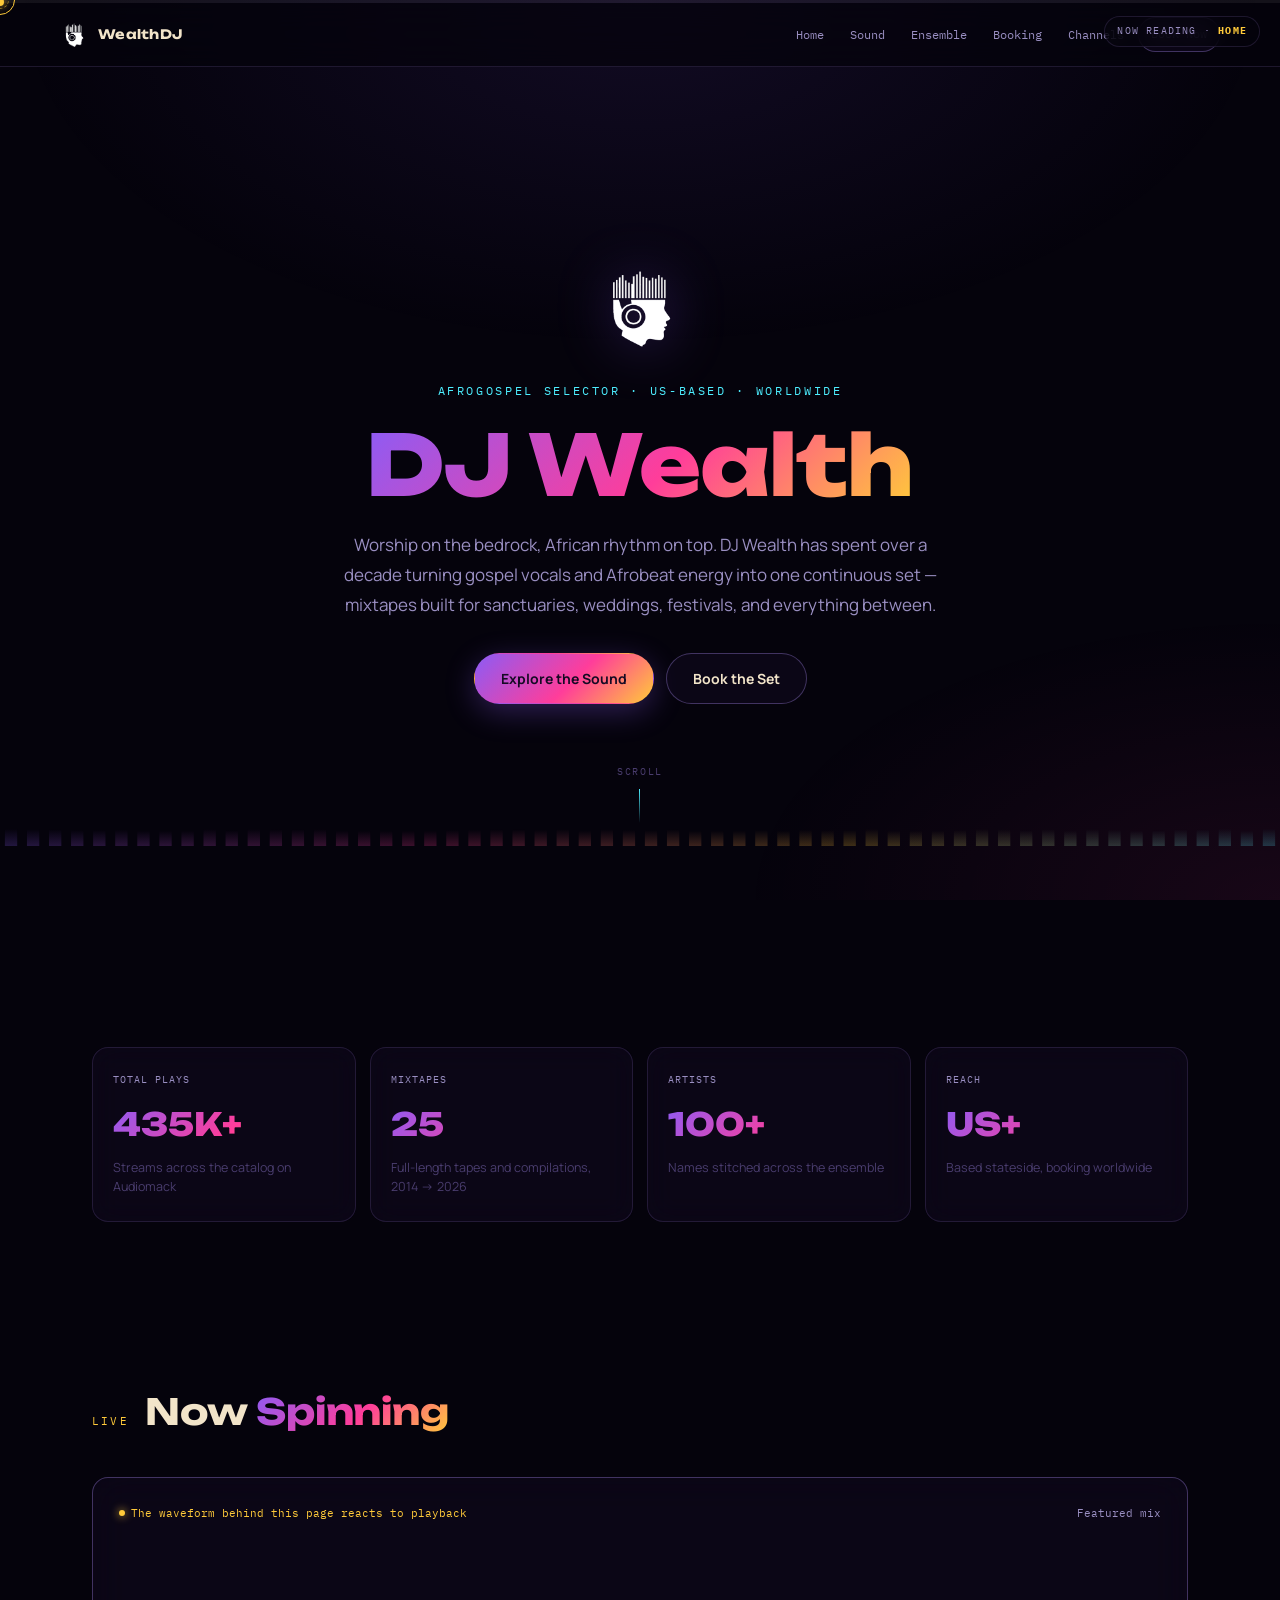
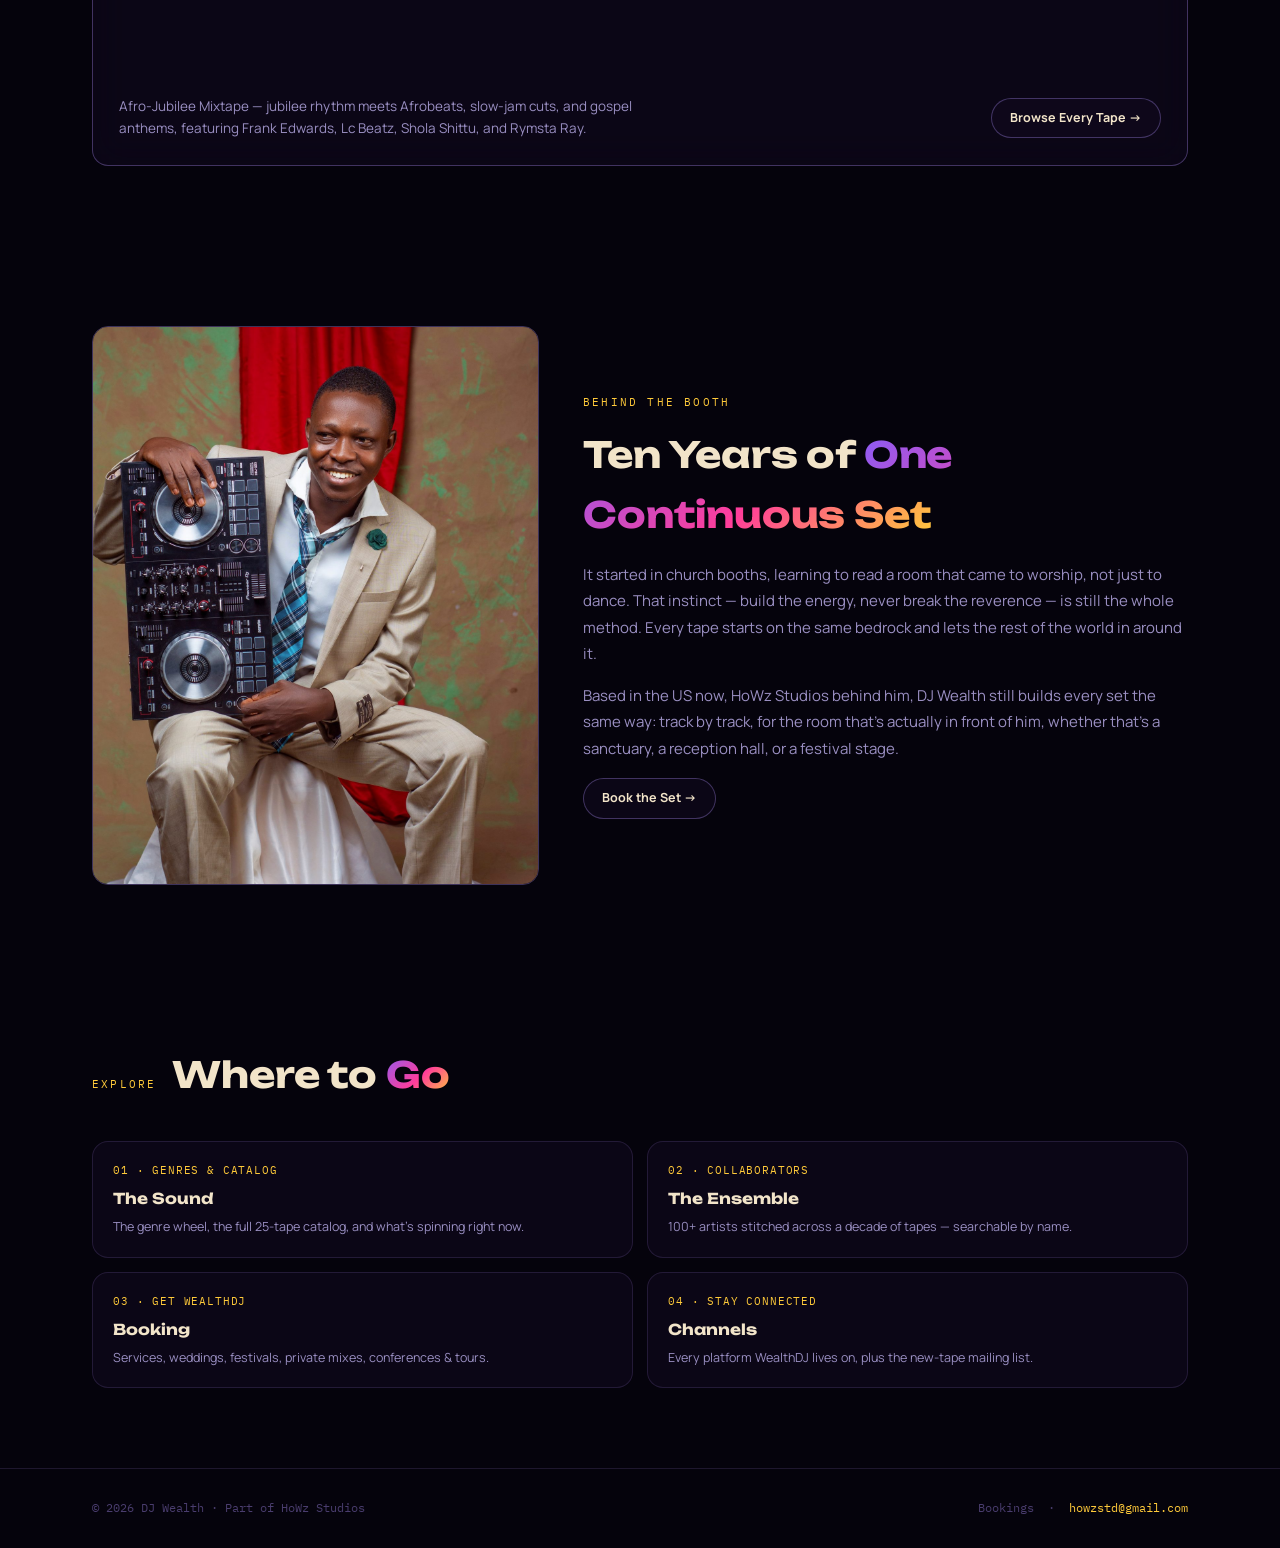
==== commit 5cf0c02b: "Add real studio photos to homepage About section and Booking page Wires in two shots from the actual" ====
--- a/index.html
+++ b/index.html
@@ -85,6 +85,24 @@
       </div>
     </section>
 
+    <!-- ABOUT -->
+    <section class="wf-section" aria-label="About">
+      <div class="container">
+        <div class="wf-about rv">
+          <div class="wf-about__media">
+            <img src="assets/img/portraits/booth-tan-suit.jpg" alt="DJ Wealth holding a Pioneer DJ controller, smiling" loading="lazy">
+          </div>
+          <div class="wf-about__body">
+            <div class="wf-section__label" style="margin-bottom:14px">Behind the Booth</div>
+            <h2 class="wf-section__title" style="margin-bottom:18px">Ten Years of <em>One Continuous Set</em></h2>
+            <p>It started in church booths, learning to read a room that came to worship, not just to dance. That instinct — build the energy, never break the reverence — is still the whole method. Every tape starts on the same bedrock and lets the rest of the world in around it.</p>
+            <p>Based in the US now, HoWz Studios behind him, DJ Wealth still builds every set the same way: track by track, for the room that's actually in front of him, whether that's a sanctuary, a reception hall, or a festival stage.</p>
+            <a class="wf-btn wf-btn--sm" href="booking.html">Book the Set &rarr;</a>
+          </div>
+        </div>
+      </div>
+    </section>
+
     <!-- EXPLORE PORTALS -->
     <section class="wf-section" aria-label="Explore">
       <div class="container">
--- a/assets/css/style.css
+++ b/assets/css/style.css
@@ -267,6 +267,8 @@
 .wf-booking { display: grid; grid-template-columns: 1.3fr 1fr; gap: 16px; }
 @media (max-width: 860px) { .wf-booking { grid-template-columns: 1fr; } }
 .wf-panel { background: var(--panel); border: 1px solid var(--edge); border-radius: var(--radius); backdrop-filter: blur(16px); padding: 28px; }
+.wf-panel--portrait { background-image: linear-gradient(90deg, var(--solid) 0%, var(--solid) 42%, rgba(17,10,31,0.55) 68%, transparent 100%), var(--portrait-img); background-size: cover; background-position: right top; }
+@media (max-width: 640px) { .wf-panel--portrait { background-image: linear-gradient(180deg, rgba(17,10,31,0.4) 0%, var(--solid) 78%), var(--portrait-img); background-position: center top; } }
 .wf-avail { list-style: none; display: flex; flex-direction: column; }
 .wf-avail li { display: flex; justify-content: space-between; padding: 12px 0; border-bottom: 1px solid var(--edge); font-size: 14px; }
 .wf-avail li:last-child { border-bottom: none; padding-bottom: 0; }
@@ -283,6 +285,16 @@
 .wf-social__handle { font-family: var(--display); font-weight: 700; font-size: 15px; color: var(--bone); margin-bottom: 6px; }
 .wf-social__desc { font-size: 12.5px; color: var(--muted); line-height: 1.5; }
 
+/* ---------------- About ---------------- */
+.wf-about { display: grid; grid-template-columns: 0.85fr 1.15fr; gap: 44px; align-items: center; }
+.wf-about__media { border-radius: var(--radius); overflow: hidden; border: 1px solid var(--edge-2); aspect-ratio: 4/5; position: relative; }
+.wf-about__media img { width: 100%; height: 100%; object-fit: cover; object-position: top center; display: block; }
+.wf-about__body p { color: var(--muted); font-size: 15px; line-height: 1.75; margin-bottom: 16px; }
+@media (max-width: 780px) {
+  .wf-about { grid-template-columns: 1fr; gap: 24px; }
+  .wf-about__media { max-width: 320px; margin: 0 auto; }
+}
+
 /* ---------------- Cover-art marquee ---------------- */
 .wf-marquee { display: block; width: 100%; overflow: hidden; position: relative; -webkit-mask-image: linear-gradient(90deg, transparent, black 6%, black 94%, transparent); mask-image: linear-gradient(90deg, transparent, black 6%, black 94%, transparent); }
 .wf-marquee__track { display: flex; gap: 14px; width: max-content; animation: wf-marquee 55s linear infinite; padding: 4px 0; }
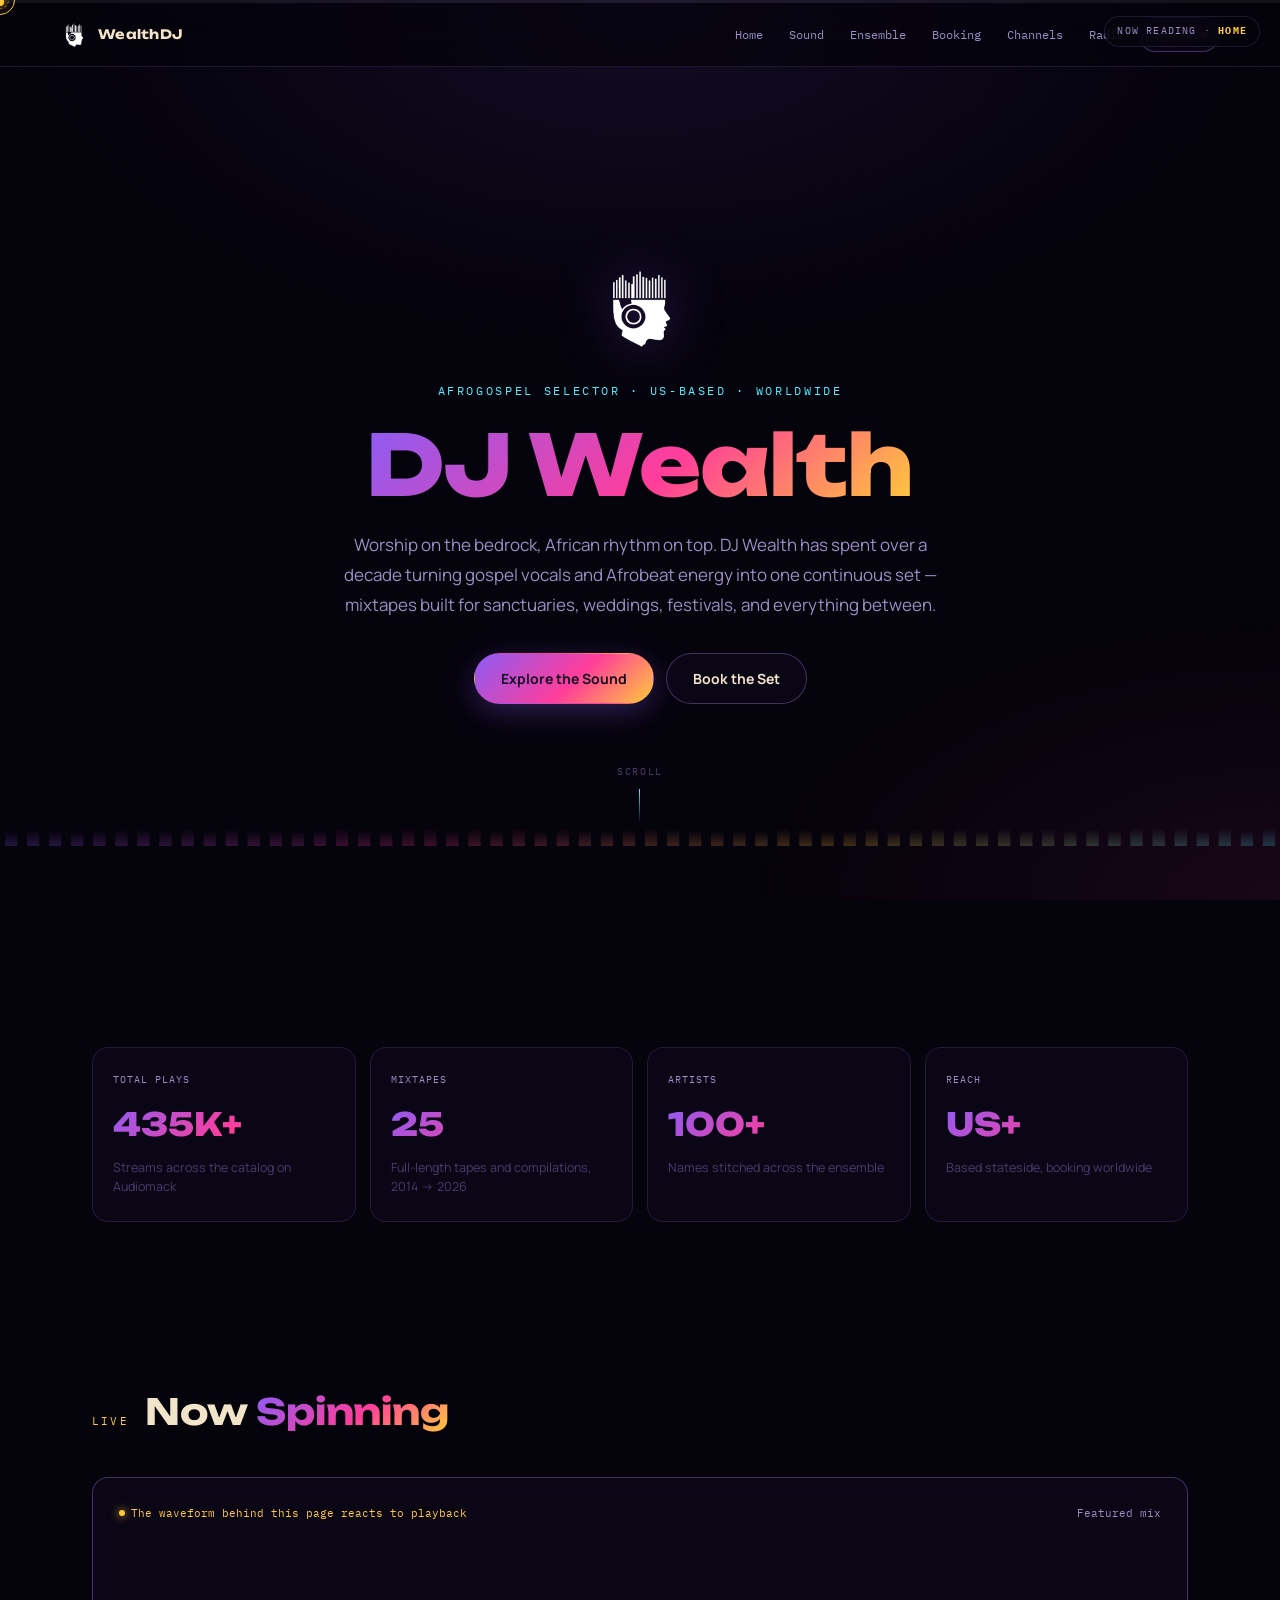
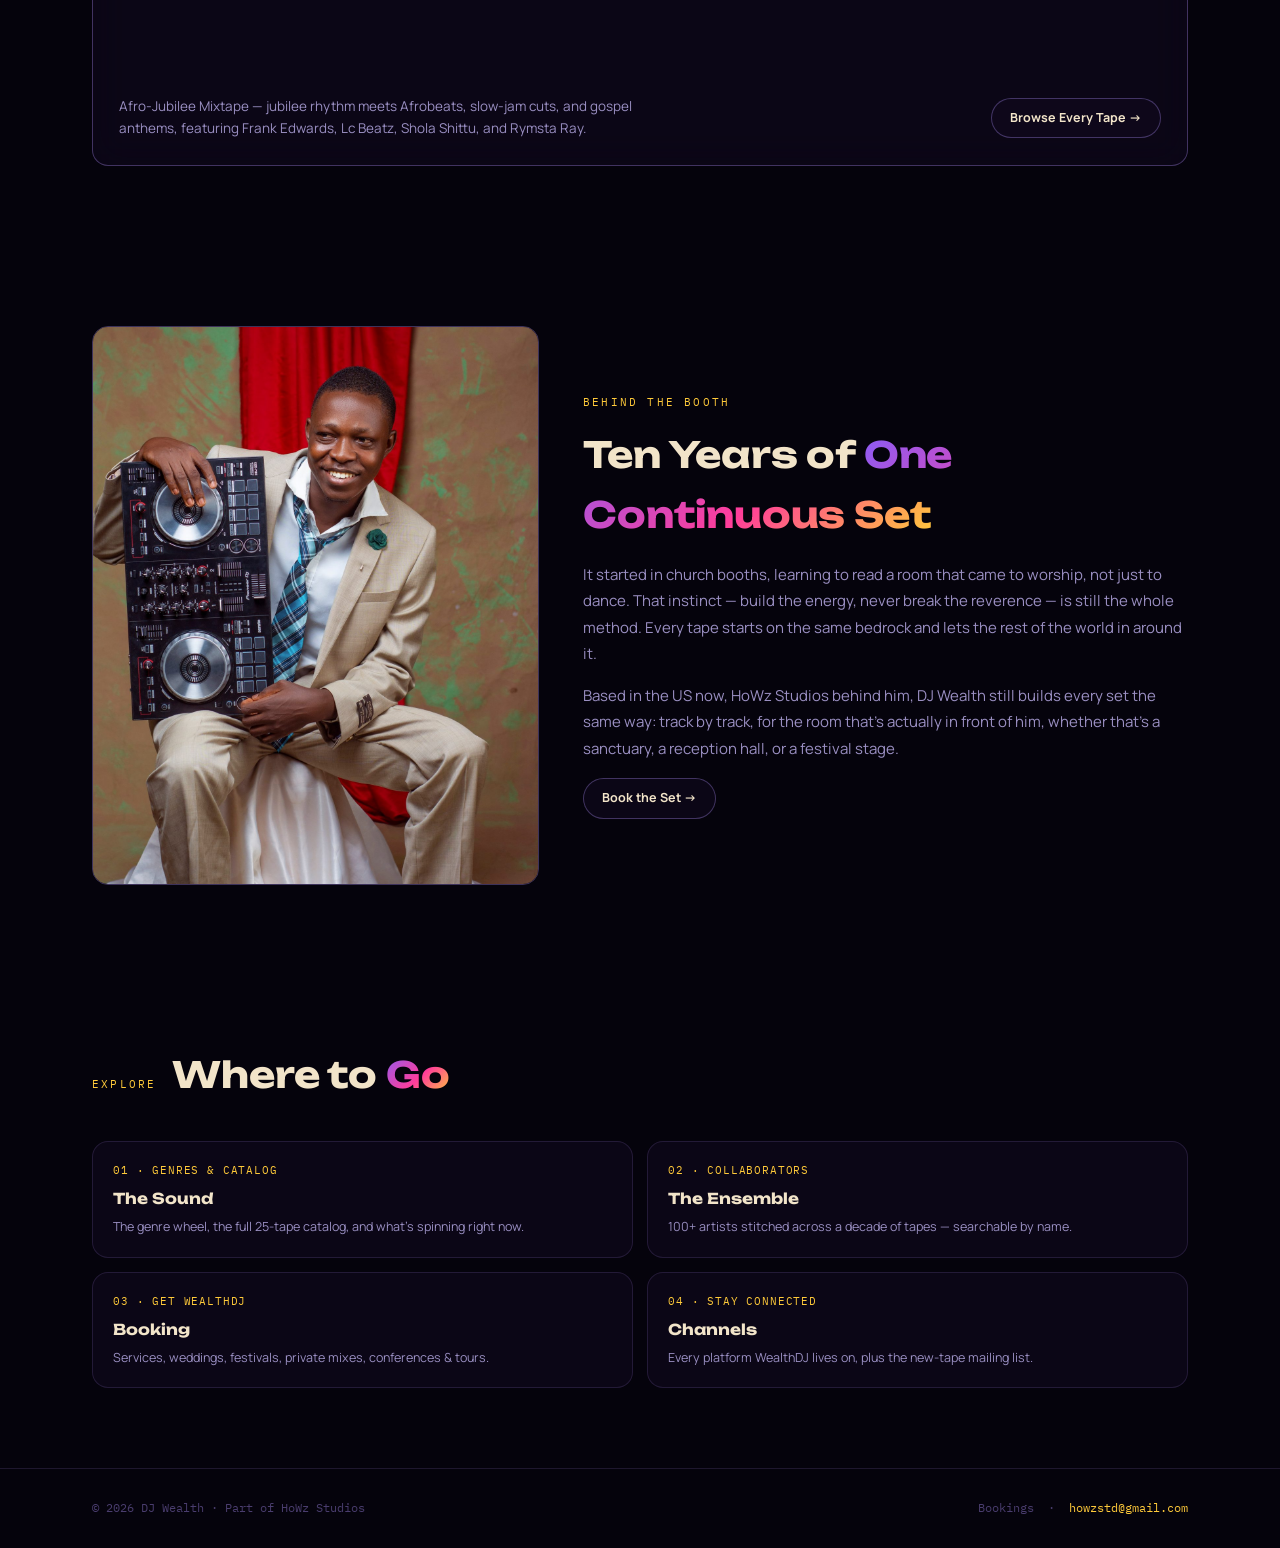
==== commit 5ebfc4c2: "Add WealthDJ Radio: real auto-advancing rotation through the catalog New radio.html page plays the 3" ====
--- a/index.html
+++ b/index.html
@@ -30,6 +30,7 @@
         <a href="ensemble.html">Ensemble</a>
         <a href="booking.html">Booking</a>
         <a href="channels.html">Channels</a>
+        <a href="radio.html">Radio</a>
         <a href="booking.html" class="wf-nav__cta">Book Now</a>
       </div>
     </div>
--- a/assets/css/style.css
+++ b/assets/css/style.css
@@ -285,6 +285,19 @@
 .wf-social__handle { font-family: var(--display); font-weight: 700; font-size: 15px; color: var(--bone); margin-bottom: 6px; }
 .wf-social__desc { font-size: 12.5px; color: var(--muted); line-height: 1.5; }
 
+/* ---------------- Radio ---------------- */
+.wf-radio { display: grid; grid-template-columns: 1.3fr 1fr; gap: 20px; align-items: start; }
+.wf-radio__queue { display: flex; flex-direction: column; gap: 10px; }
+.wf-radio__track { display: flex; align-items: center; gap: 14px; text-align: left; background: var(--panel); border: 1px solid var(--edge); border-radius: var(--radius); padding: 14px 16px; cursor: pointer; font-family: var(--sans); transition: border-color .2s, background .2s; }
+.wf-radio__track:hover { border-color: var(--edge-2); }
+.wf-radio__track.is-active { border-color: var(--gold); background: rgba(255,202,58,0.07); }
+.wf-radio__track-num { font-family: var(--mono); font-size: 11px; color: var(--faint); flex: none; }
+.wf-radio__track.is-active .wf-radio__track-num { color: var(--gold); }
+.wf-radio__track-body { display: flex; flex-direction: column; gap: 3px; }
+.wf-radio__track-body strong { font-family: var(--display); font-weight: 700; font-size: 14px; color: var(--bone); }
+.wf-radio__track-body small { font-size: 11.5px; color: var(--muted); line-height: 1.4; }
+@media (max-width: 860px) { .wf-radio { grid-template-columns: 1fr; } }
+
 /* ---------------- About ---------------- */
 .wf-about { display: grid; grid-template-columns: 0.85fr 1.15fr; gap: 44px; align-items: center; }
 .wf-about__media { border-radius: var(--radius); overflow: hidden; border: 1px solid var(--edge-2); aspect-ratio: 4/5; position: relative; }
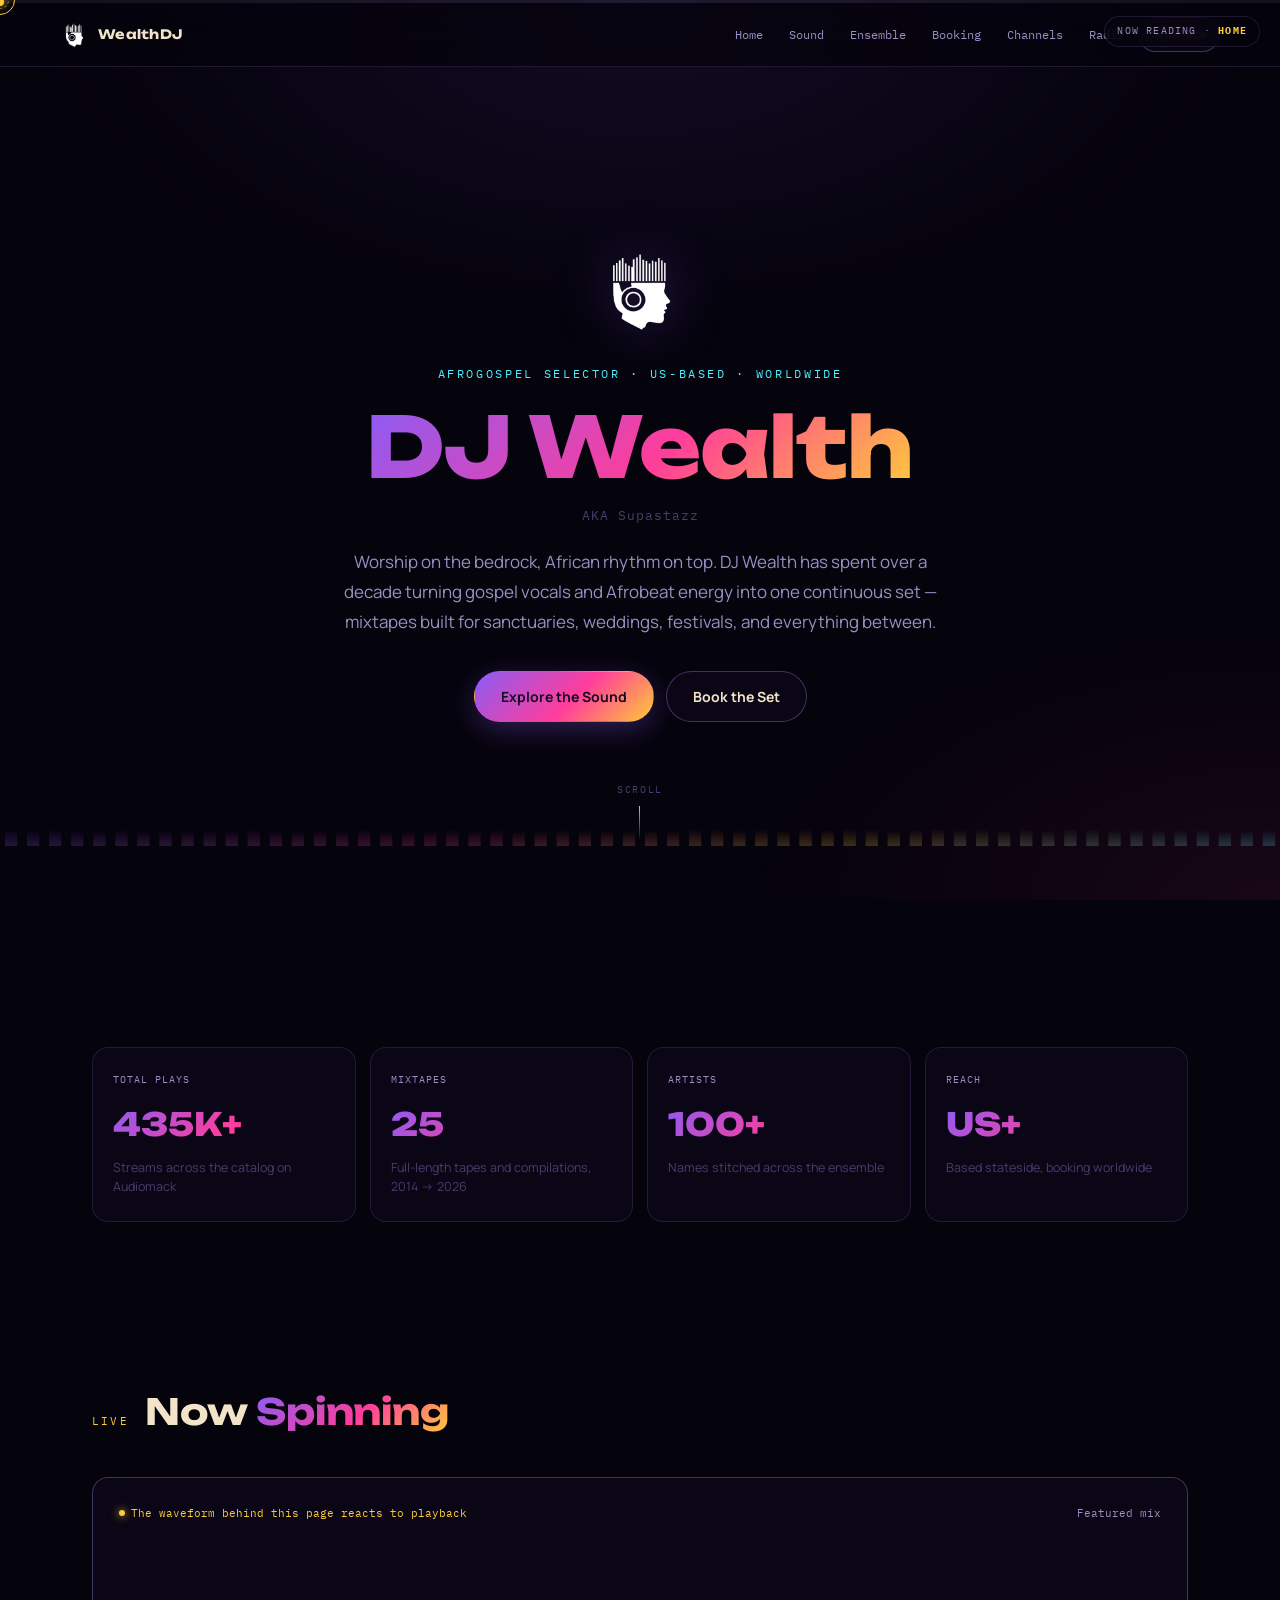
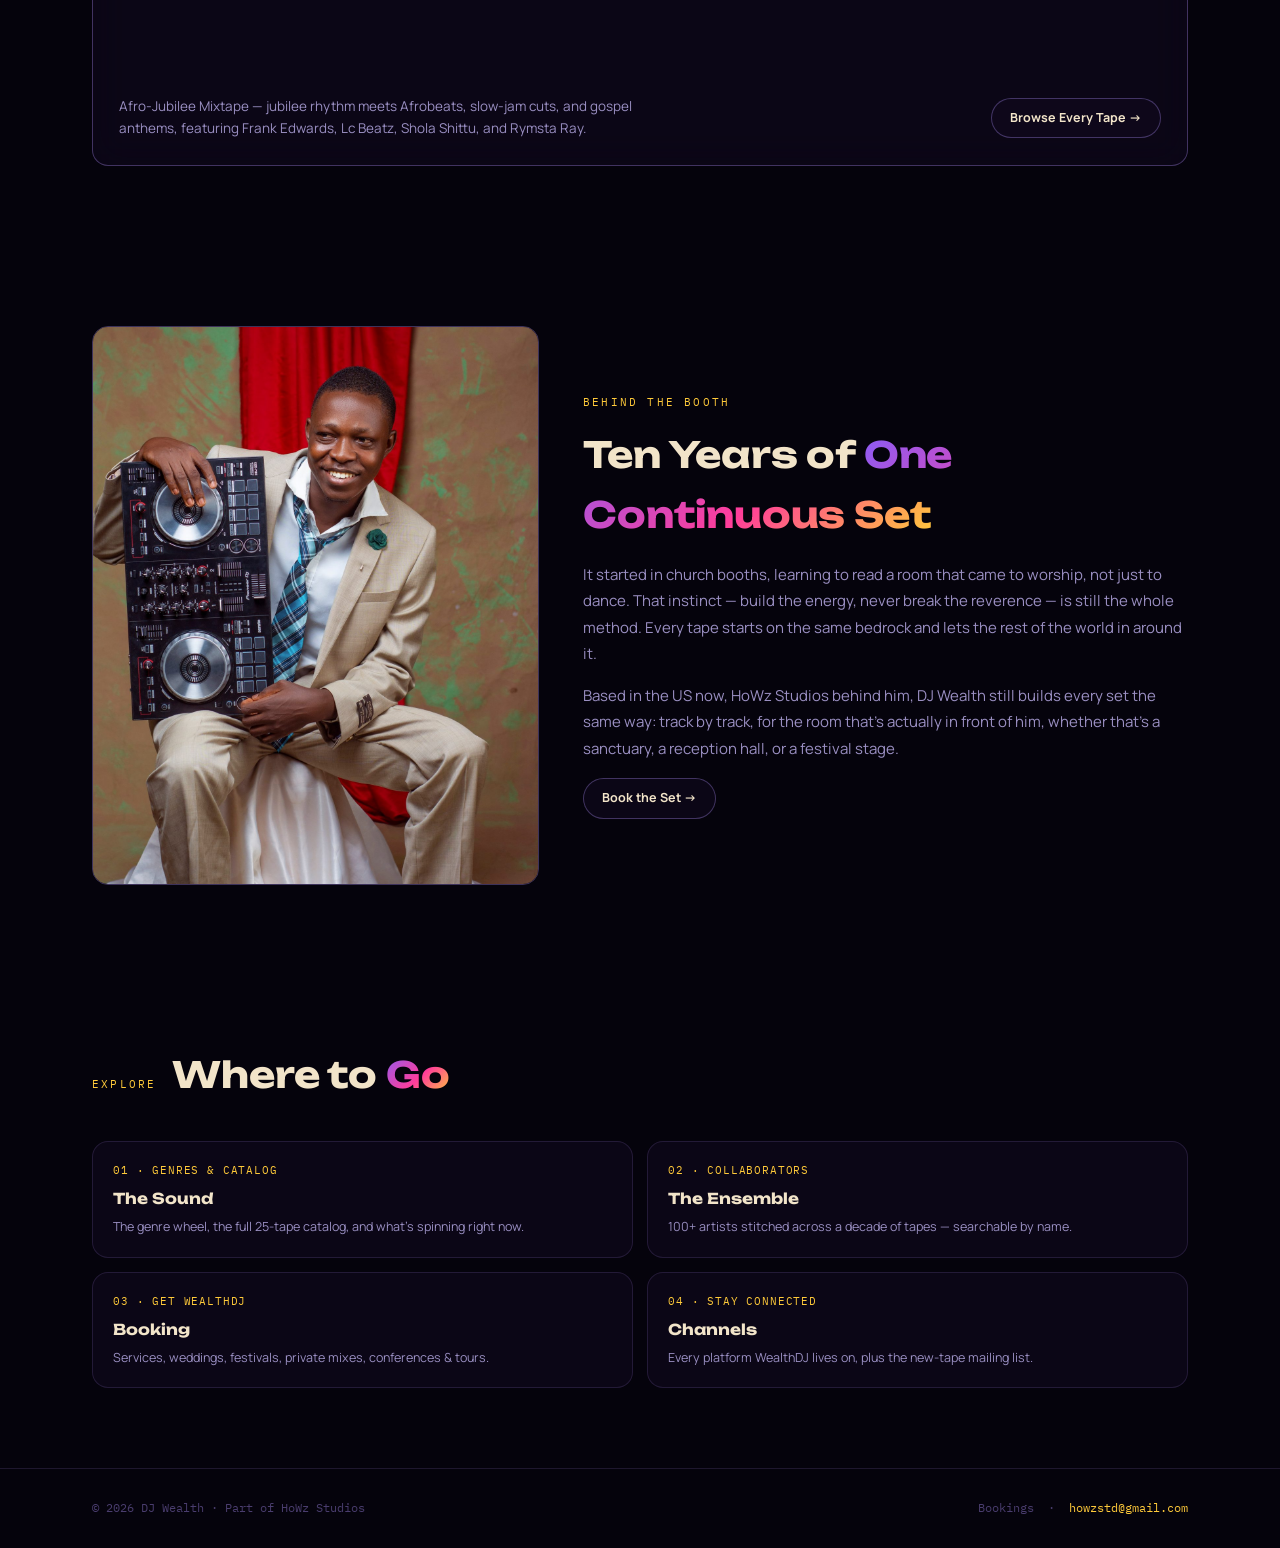
==== commit 23a82a38: "Make Radio persistent site-wide, muted-autoplay, add bonus Mixcloud track Radio now starts automatic" ====
--- a/index.html
+++ b/index.html
@@ -43,6 +43,7 @@
       <img class="wf-hero__mark" src="assets/img/djwealth-logo.png" alt="WealthDJ logo — a profile silhouette with a vinyl record and a rising equalizer" />
       <p class="wf-hero__eyebrow">Afrogospel Selector · US-Based · Worldwide</p>
       <h1 class="wf-hero__name">DJ Wealth</h1>
+      <p class="wf-hero__aka">AKA Supastazz</p>
       <p class="wf-hero__bio">
         Worship on the bedrock, African rhythm on top. DJ Wealth has spent over a decade turning gospel vocals and Afrobeat energy into one continuous set — mixtapes built for sanctuaries, weddings, festivals, and everything between.
       </p>
@@ -143,6 +144,7 @@
   </footer>
 
   <script src="assets/js/waveform.js"></script>
+  <script src="assets/js/radio-core.js"></script>
   <script src="assets/js/site.js"></script>
 </body>
 </html>
--- a/assets/css/style.css
+++ b/assets/css/style.css
@@ -176,6 +176,7 @@
   transition: filter .08s linear, transform .08s linear;
 }
 @keyframes wf-namein { to { opacity: 1; filter: blur(0) drop-shadow(0 0 0 transparent); transform: translateY(0) scale(1); } }
+.wf-hero__aka { font-family: var(--mono); font-size: 12.5px; letter-spacing: 0.08em; color: var(--faint); margin-top: -8px; margin-bottom: 22px; }
 .wf-hero__bio { font-size: 17px; color: var(--muted); max-width: 600px; line-height: 1.75; margin-bottom: 34px; }
 .wf-hero__cta { display: flex; flex-wrap: wrap; gap: 12px; justify-content: center; margin-bottom: 60px; }
 .wf-scroll-cue { display: flex; flex-direction: column; align-items: center; gap: 8px; font-family: var(--mono); font-size: 10px; letter-spacing: 0.16em; color: var(--faint); text-transform: uppercase; }
@@ -285,6 +286,17 @@
 .wf-social__handle { font-family: var(--display); font-weight: 700; font-size: 15px; color: var(--bone); margin-bottom: 6px; }
 .wf-social__desc { font-size: 12.5px; color: var(--muted); line-height: 1.5; }
 
+/* ---------------- Persistent radio bar ---------------- */
+body.has-radiobar { padding-bottom: 64px; }
+.wf-radiobar { position: fixed; left: 0; right: 0; bottom: 0; z-index: 500; display: flex; align-items: center; gap: 16px; padding: 12px 20px; background: rgba(7,4,16,0.88); backdrop-filter: blur(16px); border-top: 1px solid var(--edge-2); }
+.wf-radiobar__title { flex: 1; min-width: 0; font-family: var(--display); font-weight: 700; font-size: 13px; color: var(--bone); white-space: nowrap; overflow: hidden; text-overflow: ellipsis; }
+.wf-radiobar__skip { flex: none; background: none; border: none; font-family: var(--mono); font-size: 11.5px; color: var(--muted); cursor: pointer; transition: color .2s; padding: 0; }
+.wf-radiobar__skip:hover { color: var(--gold); }
+.wf-radiobar__link { flex: none; font-family: var(--mono); font-size: 10.5px; color: var(--faint); text-decoration: none; transition: color .2s; }
+.wf-radiobar__link:hover { color: var(--gold); }
+.wf-radiobar__unmute { flex: none; padding: 7px 14px; font-size: 12px; }
+@media (max-width: 640px) { .wf-radiobar { padding: 10px 14px; gap: 10px; } .wf-radiobar__link { display: none; } }
+
 /* ---------------- Radio ---------------- */
 .wf-radio { display: grid; grid-template-columns: 1.3fr 1fr; gap: 20px; align-items: start; }
 .wf-radio__queue { display: flex; flex-direction: column; gap: 10px; }
@@ -296,6 +308,10 @@
 .wf-radio__track-body { display: flex; flex-direction: column; gap: 3px; }
 .wf-radio__track-body strong { font-family: var(--display); font-weight: 700; font-size: 14px; color: var(--bone); }
 .wf-radio__track-body small { font-size: 11.5px; color: var(--muted); line-height: 1.4; }
+.wf-radio__track--bonus { border-style: dashed; margin-top: 4px; }
+.wf-radio__track--bonus .wf-radio__track-num { color: var(--cyan); font-size: 14px; }
+.wf-radio__track--bonus.is-active { border-color: var(--cyan); background: rgba(77,238,255,0.07); border-style: solid; }
+.wf-radio__track--bonus.is-active .wf-radio__track-num { color: var(--cyan); }
 @media (max-width: 860px) { .wf-radio { grid-template-columns: 1fr; } }
 
 /* ---------------- About ---------------- */
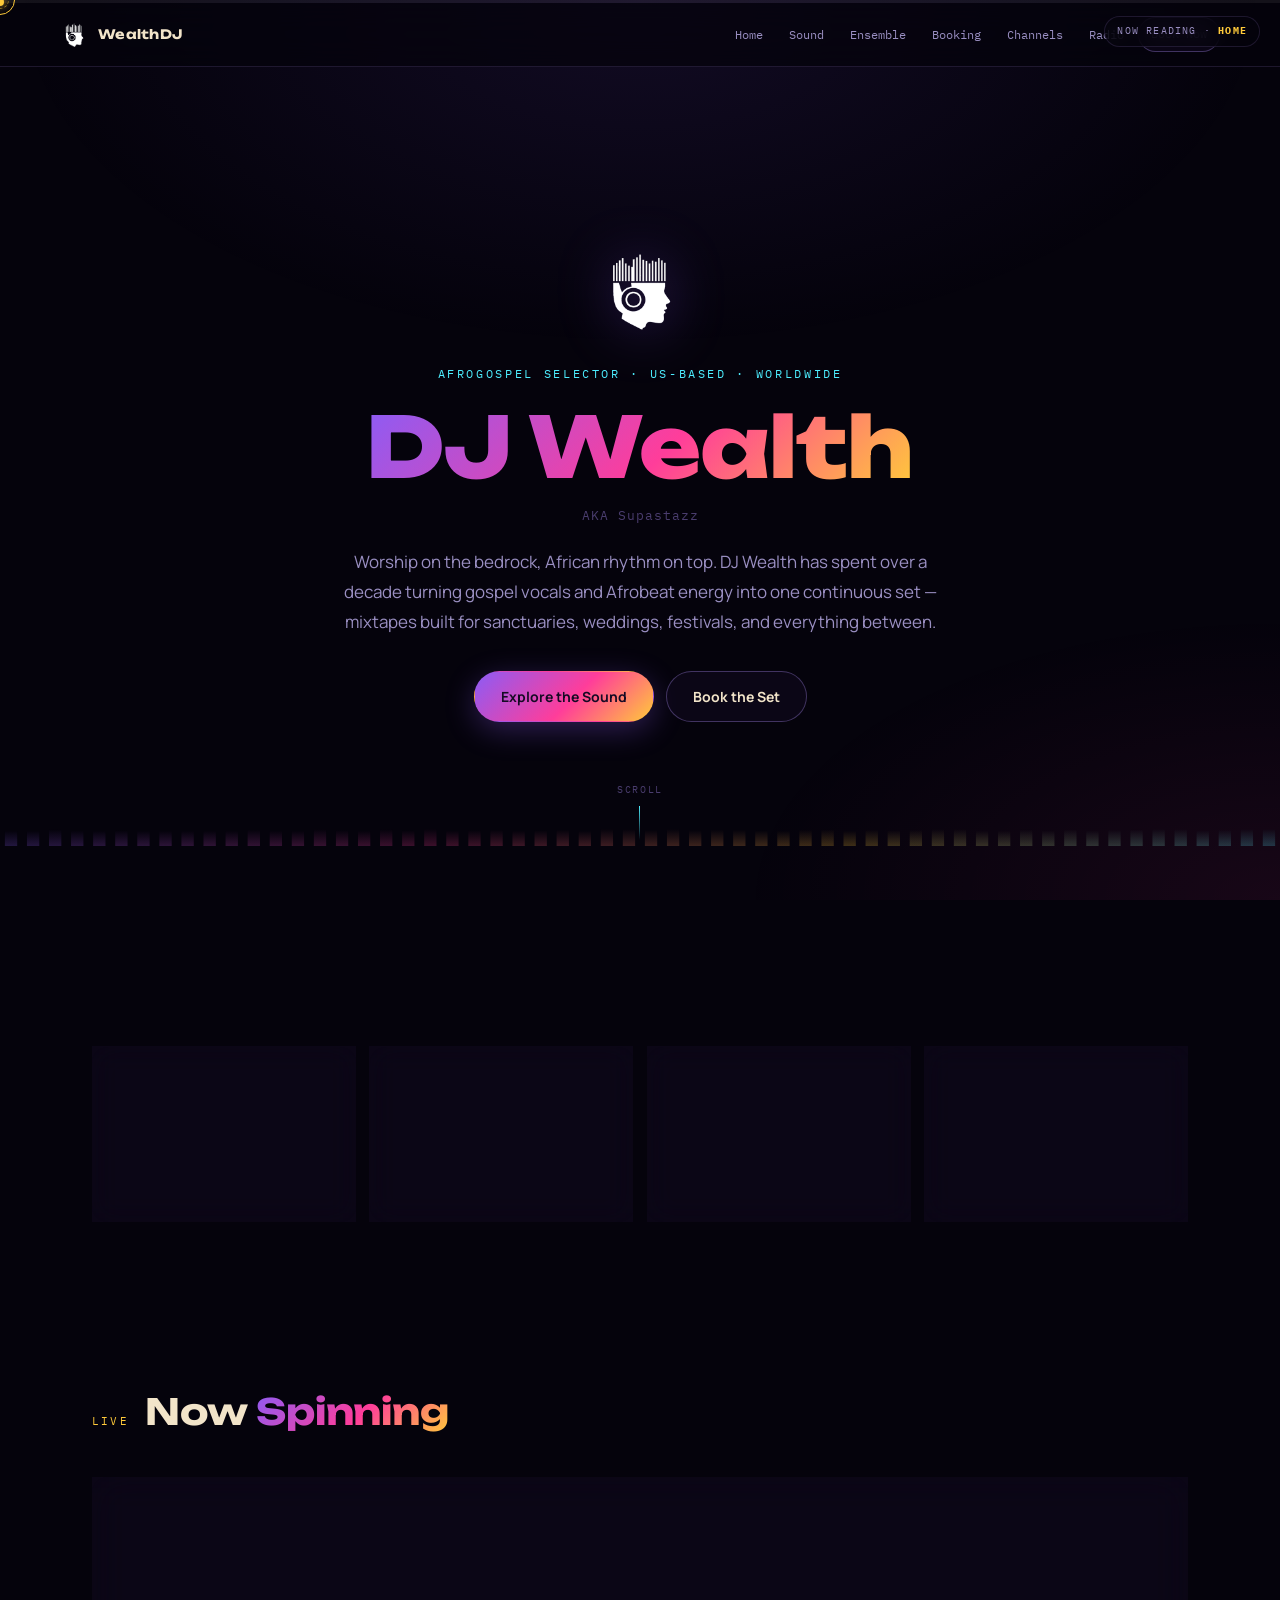
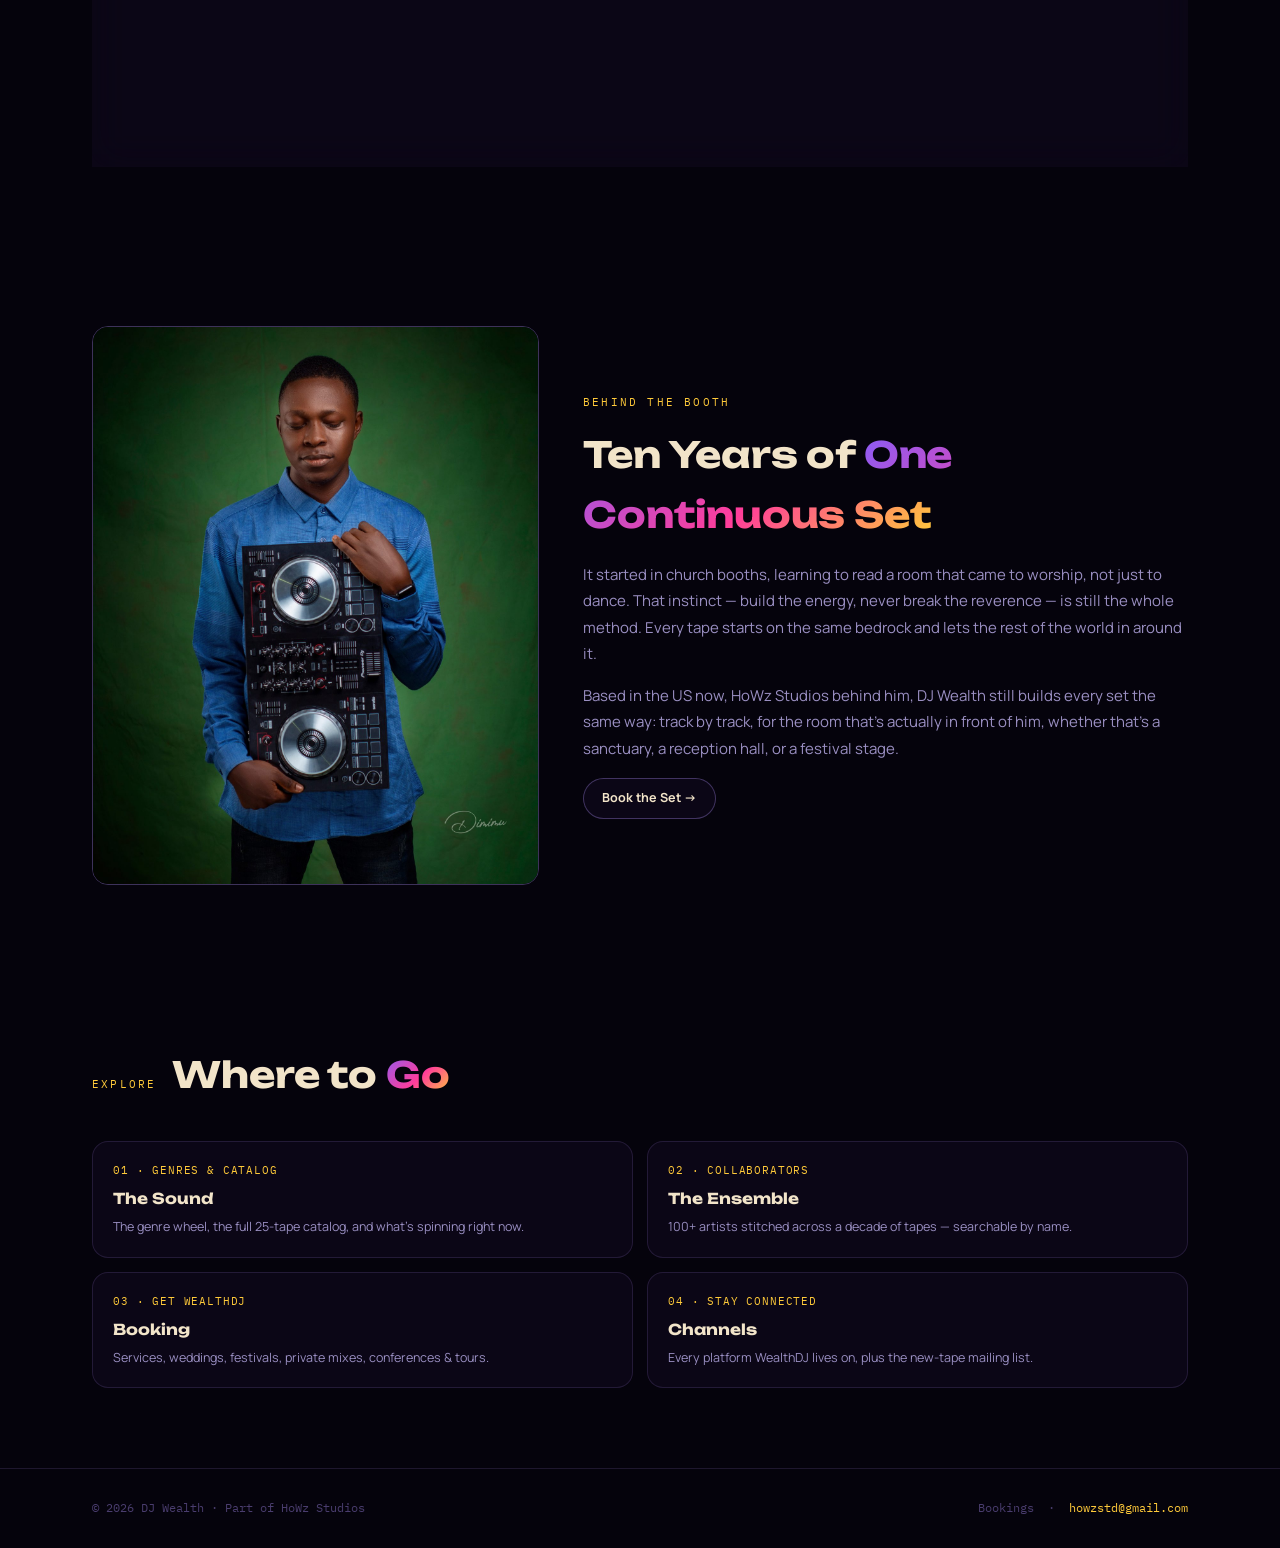
==== commit 87d8544d: "Swap homepage About photo to the blue-shirt studio shot Co-Authored-By: Claude Sonnet 5 <noreply@ant" ====
--- a/index.html
+++ b/index.html
@@ -92,7 +92,7 @@
       <div class="container">
         <div class="wf-about rv">
           <div class="wf-about__media">
-            <img src="assets/img/portraits/booth-tan-suit.jpg" alt="DJ Wealth holding a Pioneer DJ controller, smiling" loading="lazy">
+            <img src="assets/img/portraits/booth-blue-shirt.jpg" alt="DJ Wealth holding a Pioneer DJ controller" loading="lazy">
           </div>
           <div class="wf-about__body">
             <div class="wf-section__label" style="margin-bottom:14px">Behind the Booth</div>
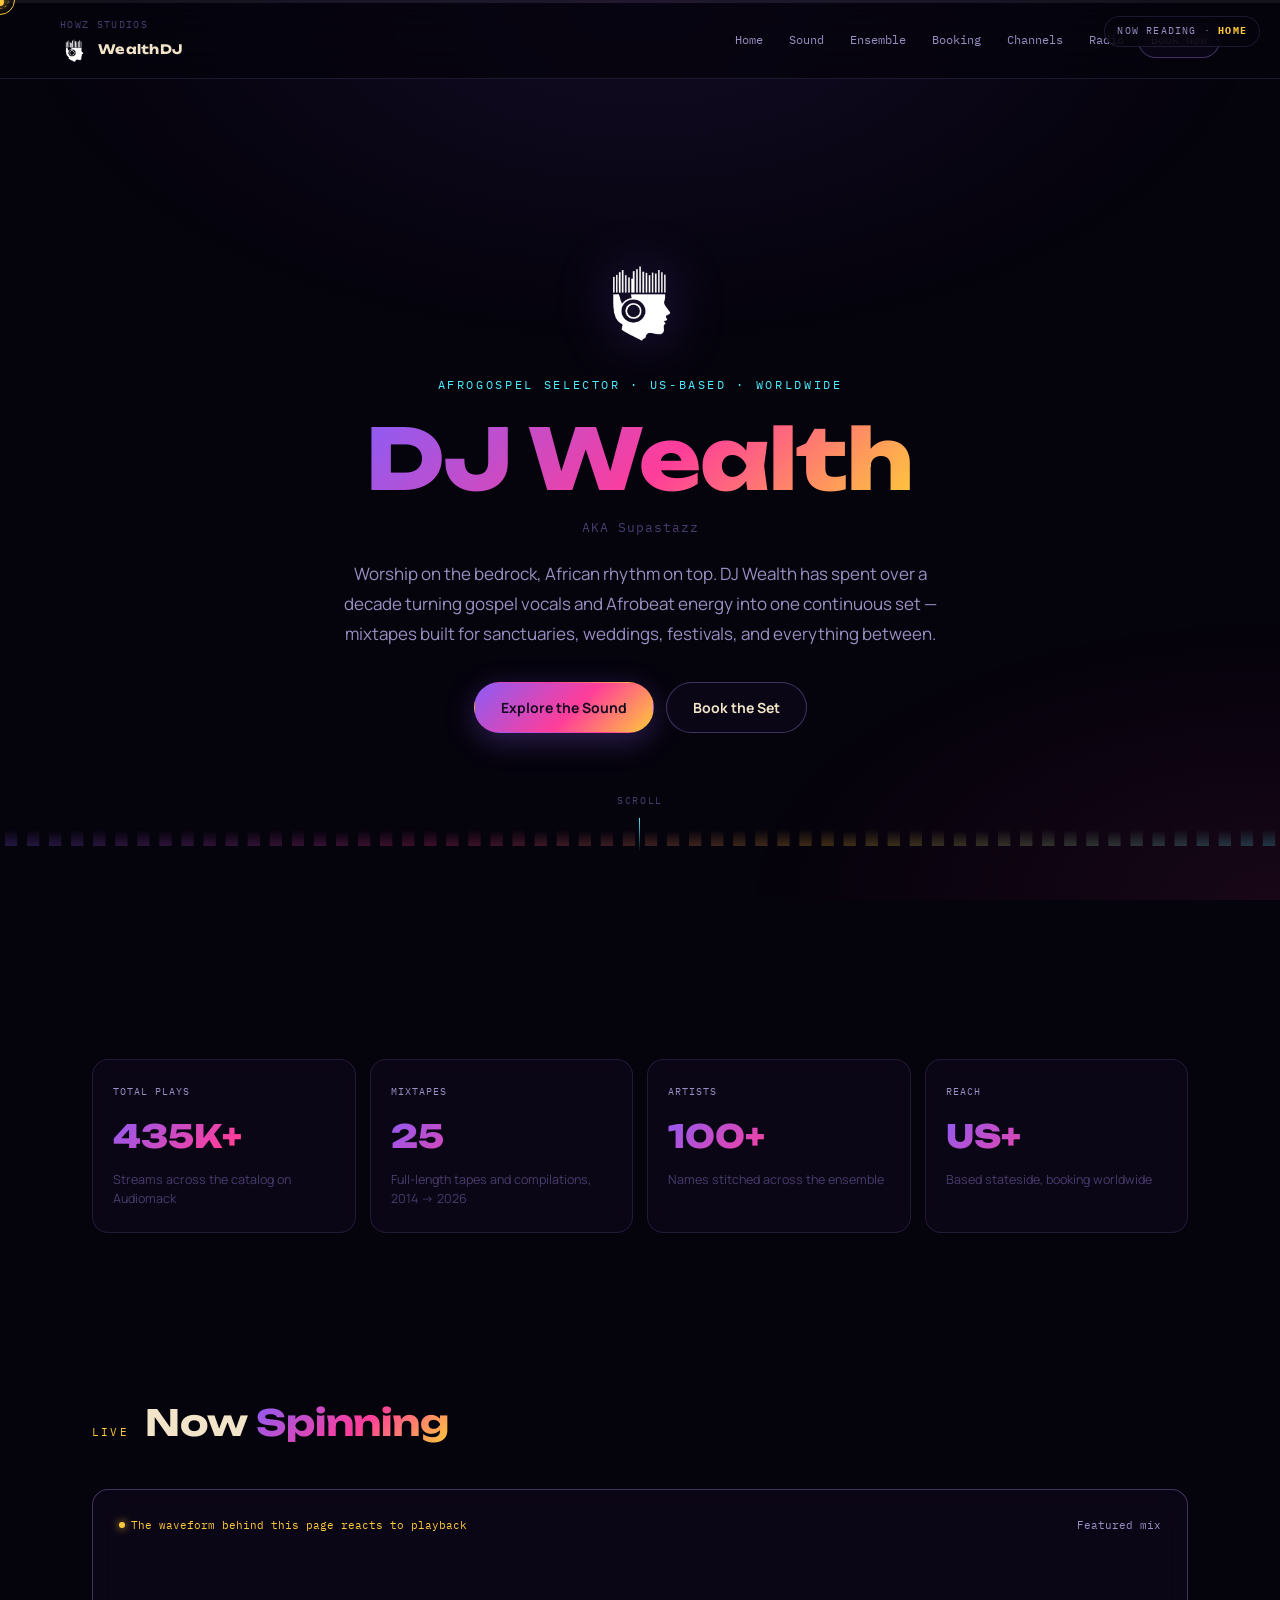
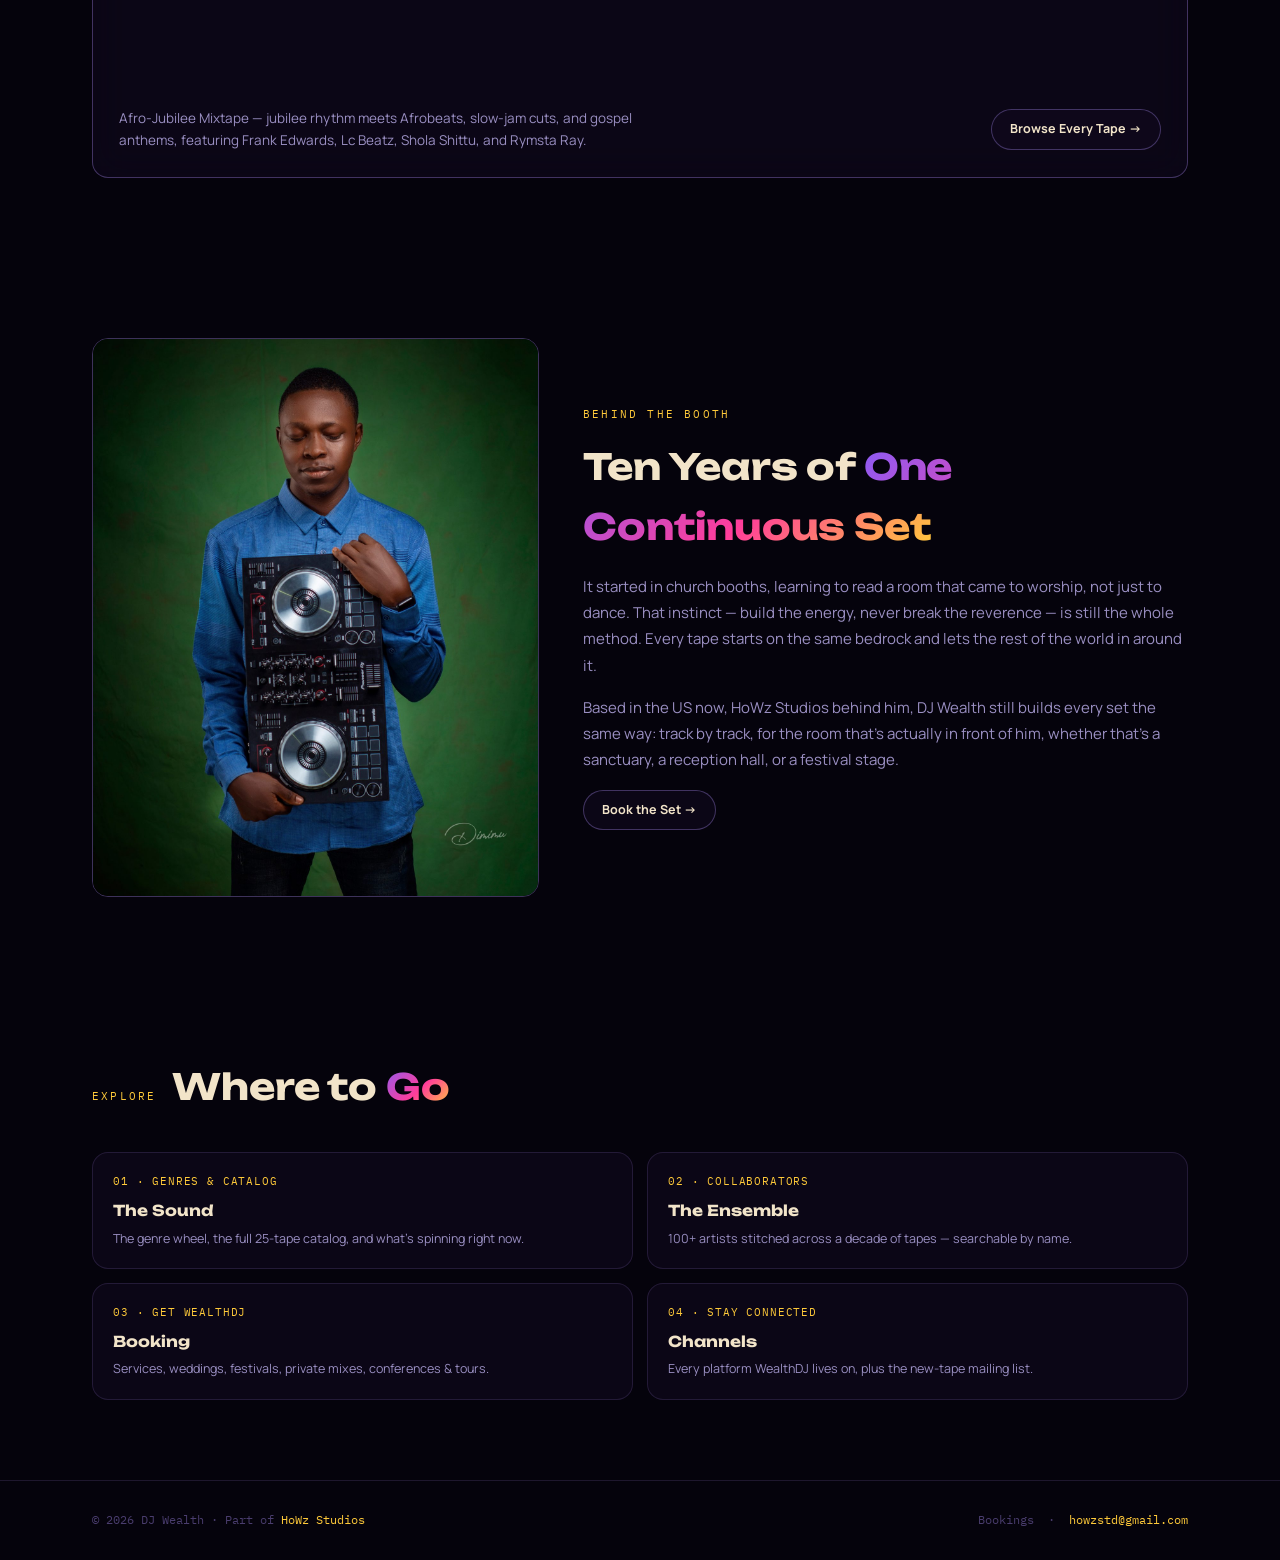
==== commit fb07b570: "Build HoWz Studios mothership: hub + Design/Photography/Branding/Cinema/Contact HoWz is the parent b" ====
--- a/index.html
+++ b/index.html
@@ -22,7 +22,10 @@
 
   <nav class="wf-nav" aria-label="Main navigation">
     <div class="container wf-nav__inner">
-      <a class="wf-brand" href="index.html"><img src="assets/img/djwealth-logo.png" alt="" aria-hidden="true">WealthDJ</a>
+      <div class="wf-nav__brandwrap">
+        <a class="wf-mothership" href="howz.html">HoWz Studios</a>
+        <a class="wf-brand" href="index.html"><img src="assets/img/djwealth-logo.png" alt="" aria-hidden="true">WealthDJ</a>
+      </div>
       <button class="wf-nav__toggle" aria-expanded="false" aria-controls="wf-nav-links">Menu ▾</button>
       <div class="wf-nav__links" id="wf-nav-links">
         <a href="index.html">Home</a>
@@ -138,7 +141,7 @@
 
   <footer class="wf-footer">
     <div class="container">
-      <span>© <span id="year"></span> DJ Wealth · Part of HoWz Studios</span>
+      <span>© <span id="year"></span> DJ Wealth · Part of <a href="howz.html">HoWz Studios</a></span>
       <span>Bookings &nbsp;·&nbsp; <a href="mailto:howzstd@gmail.com">howzstd@gmail.com</a></span>
     </div>
   </footer>
--- a/assets/css/style.css
+++ b/assets/css/style.css
@@ -351,3 +351,52 @@
 .rv { opacity: 0; transform: translateY(16px); transition: opacity .6s ease, transform .6s ease; }
 .rv.in { opacity: 1; transform: none; }
 @media (prefers-reduced-motion: reduce) { .rv { opacity: 1; transform: none; } }
+
+/* ============================================================
+   HoWz Studios — mothership layer
+   Shared design tokens above; these are the components added
+   for the HoWz hub, division portals, photography gallery, and
+   placeholder "craft" tiles on the design/branding/cinema pages.
+   ============================================================ */
+
+/* ---------------- Mothership brand wrap (division nav) ---------------- */
+.wf-nav__brandwrap { display: flex; flex-direction: column; gap: 3px; }
+.wf-mothership { font-family: var(--mono); font-size: 9.5px; letter-spacing: 0.14em; text-transform: uppercase; color: var(--faint); transition: color .18s; }
+.wf-mothership:hover { color: var(--gold); }
+
+/* ---------------- Division portal cards (HoWz hub) ---------------- */
+.wf-portals { display: grid; grid-template-columns: repeat(3, 1fr); gap: 14px; }
+@media (max-width: 900px) { .wf-portals { grid-template-columns: 1fr 1fr; } }
+@media (max-width: 640px) { .wf-portals { grid-template-columns: 1fr; } }
+.wf-portal { position: relative; padding: 30px 24px; border-radius: var(--radius); background: var(--panel); border: 1px solid var(--edge); overflow: hidden; transition: border-color .2s, transform .2s; min-height: 210px; display: flex; flex-direction: column; justify-content: flex-end; }
+.wf-portal::before { content: ''; position: absolute; inset: 0; background: var(--portal-grad, var(--gradient)); opacity: .14; transition: opacity .25s; }
+.wf-portal:hover { border-color: var(--edge-2); transform: translateY(-4px); }
+.wf-portal:hover::before { opacity: .26; }
+.wf-portal__icon { font-size: 26px; margin-bottom: 14px; position: relative; z-index: 1; }
+.wf-portal__label { font-family: var(--mono); font-size: 10px; letter-spacing: .14em; text-transform: uppercase; color: var(--gold); margin-bottom: 8px; position: relative; z-index: 1; }
+.wf-portal__title { font-family: var(--display); font-weight: 800; font-size: 21px; color: var(--bone); margin-bottom: 8px; position: relative; z-index: 1; }
+.wf-portal__desc { font-size: 12.5px; color: var(--muted); line-height: 1.55; position: relative; z-index: 1; }
+.wf-portal--wide { grid-column: span 2; }
+@media (max-width: 640px) { .wf-portal--wide { grid-column: span 1; } }
+
+/* ---------------- Photography gallery ---------------- */
+.wf-gallery { column-count: 3; column-gap: 14px; }
+@media (max-width: 900px) { .wf-gallery { column-count: 2; } }
+@media (max-width: 560px) { .wf-gallery { column-count: 1; } }
+.wf-shot { display: block; position: relative; margin: 0 0 14px; border-radius: var(--radius); overflow: hidden; border: 1px solid var(--edge); break-inside: avoid; }
+.wf-shot img { width: 100%; display: block; transition: transform .5s ease; }
+.wf-shot:hover img { transform: scale(1.045); }
+.wf-shot__cap { position: absolute; left: 0; right: 0; bottom: 0; padding: 26px 14px 12px; background: linear-gradient(0deg, rgba(5,3,12,0.92), transparent); opacity: 0; transition: opacity .25s; }
+.wf-shot:hover .wf-shot__cap { opacity: 1; }
+.wf-shot__cap strong { display: block; font-family: var(--display); font-size: 12.5px; color: var(--bone); }
+.wf-shot__cap span { font-family: var(--mono); font-size: 9.5px; letter-spacing: .08em; text-transform: uppercase; color: var(--gold); }
+
+/* ---------------- Craft / case-study tiles (design, branding, cinema) ---------------- */
+.wf-craft { display: grid; grid-template-columns: repeat(2, 1fr); gap: 14px; }
+@media (max-width: 640px) { .wf-craft { grid-template-columns: 1fr; } }
+.wf-soon { display: flex; flex-direction: column; align-items: flex-start; padding: 26px 24px; min-height: 200px; border-radius: var(--radius); background: var(--panel); border: 1px dashed var(--edge-2); position: relative; overflow: hidden; }
+.wf-soon::before { content: ''; position: absolute; inset: 0; background: var(--soon-grad, var(--gradient)); opacity: .09; }
+.wf-soon__num { font-family: var(--mono); font-size: 10px; color: var(--faint); position: relative; z-index: 1; }
+.wf-soon__title { font-family: var(--display); font-weight: 700; font-size: 17px; color: var(--bone); margin: 12px 0 8px; position: relative; z-index: 1; }
+.wf-soon__desc { font-size: 12.5px; color: var(--muted); line-height: 1.6; position: relative; z-index: 1; }
+.wf-soon__tag { margin-top: auto; padding-top: 16px; font-family: var(--mono); font-size: 9.5px; letter-spacing: .1em; text-transform: uppercase; color: var(--faint); position: relative; z-index: 1; }
